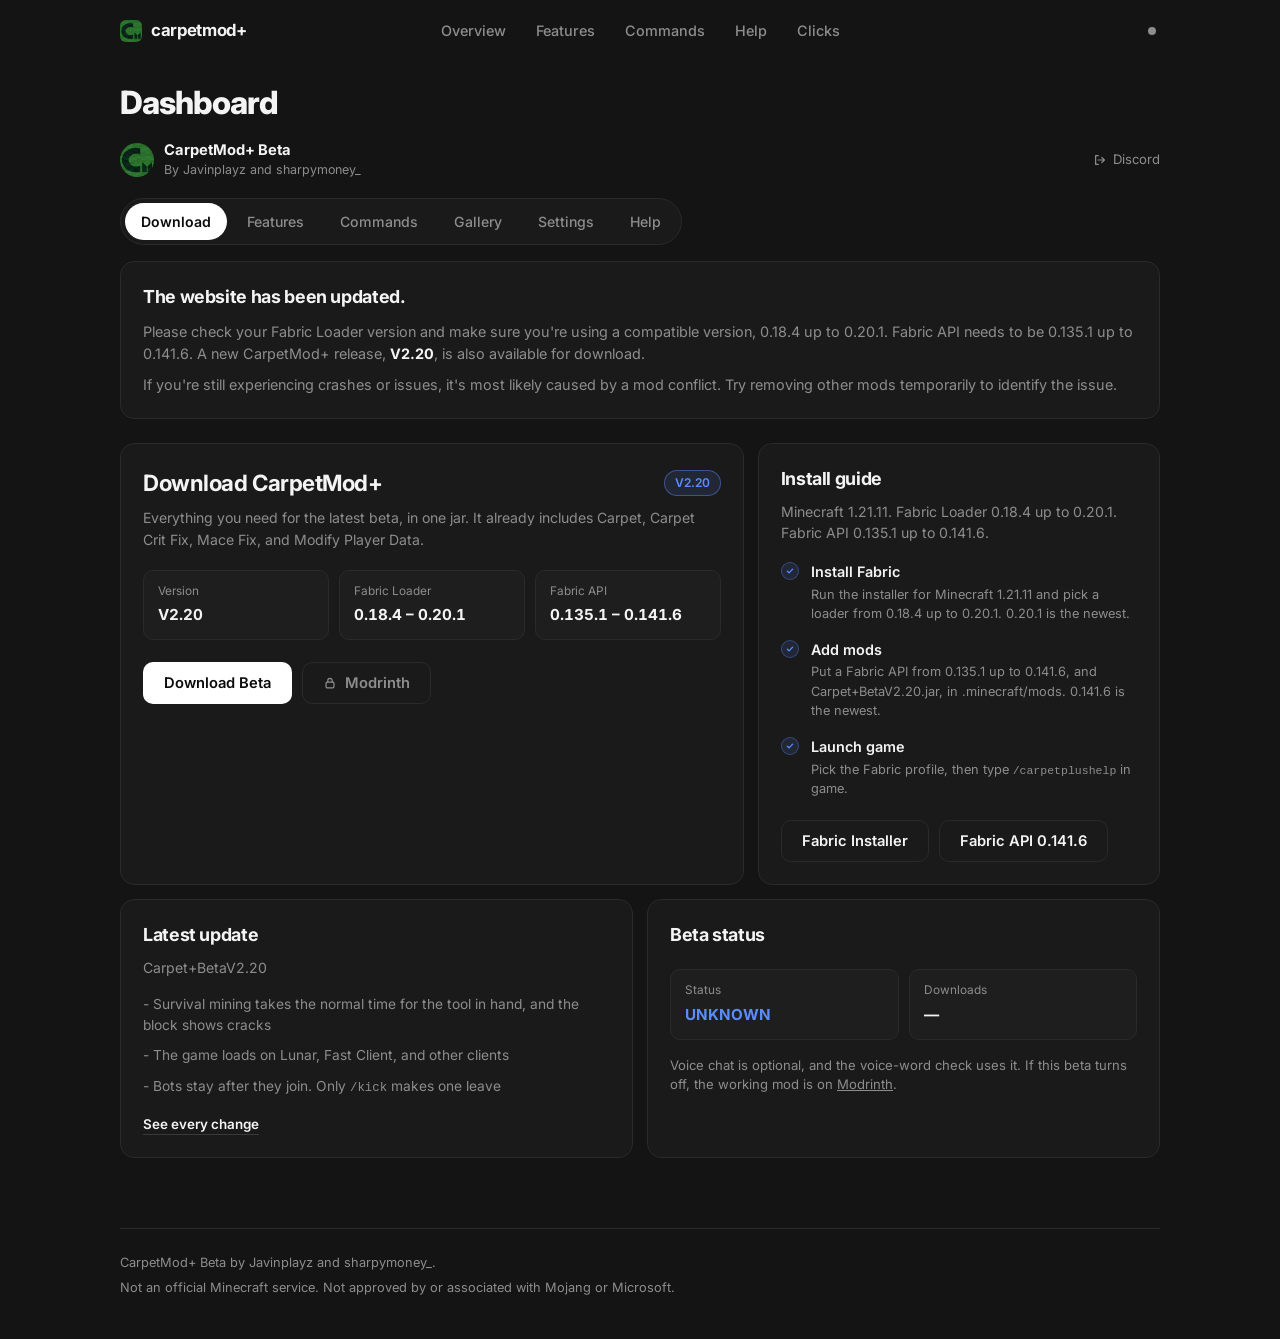
==== index.html @ 9218e5bf "Add a Help tab that reviews crash logs and offers Discord. Co-authored-by: Cursor <cursoragent@curso" ====
<!DOCTYPE html>
<html lang="en" data-theme="dark">
<head>
	<meta charset="utf-8">
	<meta name="viewport" content="width=device-width, initial-scale=1">
	<title>CarpetMod+ Beta — fake players for Minecraft</title>
	<meta name="description" content="CarpetMod+ Beta is a Fabric mod for Minecraft 1.21.11. Bots that mine, build up, craft, smelt, enchant, and find their way around.">
	<meta property="og:title" content="CarpetMod+ Beta">
	<meta property="og:description" content="Bots that mine, build, craft, and walk around. For Minecraft 1.21.11.">
	<meta property="og:type" content="website">
	<link rel="icon" href="images/logo.png" type="image/png">
	<link rel="preconnect" href="https://fonts.googleapis.com">
	<link rel="preconnect" href="https://fonts.gstatic.com" crossorigin>
	<link href="https://fonts.googleapis.com/css2?family=Inter:wght@400;500;600;700;800&display=swap" rel="stylesheet">
	<link rel="stylesheet" href="css/site.css?v=10">
	<script>
		try {
			var theme = localStorage.getItem("carpetplus-theme");
			if (theme) document.documentElement.setAttribute("data-theme", theme);
			var motion = localStorage.getItem("carpetplus-motion");
			if (motion === "off") document.documentElement.setAttribute("data-motion", "off");
		} catch (e) {}
	</script>
</head>
<body>
	<a class="skip" href="#panel-download">Skip to content</a>

	<header class="topbar">
		<a class="brand" href="#download">
			<img class="mark" src="images/logo.png" alt="" width="22" height="22">
			<span>carpetmod+</span>
		</a>
		<nav class="toplinks" aria-label="Site">
			<a href="#download">Overview</a>
			<a href="#features">Features</a>
			<a href="#commands">Commands</a>
			<a href="#help">Help</a>
			<a href="clicks.html">Clicks</a>
		</nav>
		<span class="status-dot" id="status-dot" data-state="loading" title="Checking beta status">
			<span class="visually-hidden" id="status-dot-label">Checking beta status</span>
		</span>
	</header>

	<main class="dash">
		<h1 class="dash-title">Dashboard</h1>
		<div class="who">
			<div class="who-left">
				<img class="avatar" src="images/logo.png" alt="" width="34" height="34">
				<div>
					<p class="who-name">CarpetMod+ Beta</p>
					<p class="who-sub">By Javinplayz and sharpymoney_</p>
				</div>
			</div>
			<a class="who-link" href="https://discord.gg/jFDACu7ZBE">
				<svg viewBox="0 0 16 16" aria-hidden="true"><path d="M6 3H3v10h3M10 5l3 3-3 3M13 8H6" fill="none" stroke="currentColor" stroke-width="1.4" stroke-linecap="round" stroke-linejoin="round"/></svg>
				Discord
			</a>
		</div>

		<div class="tabs" role="tablist" aria-label="Sections">
			<button type="button" role="tab" id="tab-download" aria-controls="panel-download" data-tab="download">Download</button>
			<button type="button" role="tab" id="tab-features" aria-controls="panel-features" data-tab="features">Features</button>
			<button type="button" role="tab" id="tab-commands" aria-controls="panel-commands" data-tab="commands">Commands</button>
			<button type="button" role="tab" id="tab-gallery" aria-controls="panel-gallery" data-tab="gallery">Gallery</button>
			<button type="button" role="tab" id="tab-settings" aria-controls="panel-settings" data-tab="settings">Settings</button>
			<button type="button" role="tab" id="tab-help" aria-controls="panel-help" data-tab="help">Help</button>
		</div>

		<article class="card notice">
			<h2>The website has been updated.</h2>
			<p>Please check your Fabric Loader version and make sure you're using a compatible version, 0.18.4 up to 0.20.1. Fabric API needs to be 0.135.1 up to 0.141.6. A new CarpetMod+ release, <strong>V2.20</strong>, is also available for download.</p>
			<p>If you're still experiencing crashes or issues, it's most likely caused by a mod conflict. Try removing other mods temporarily to identify the issue.</p>
		</article>

		<section class="panel" role="tabpanel" id="panel-download" aria-labelledby="tab-download" data-panel="download">
			<div class="grid grid-main">
				<article class="card">
					<div class="card-head">
						<h2>Download CarpetMod+</h2>
						<span class="badge">V2.20</span>
					</div>
					<p class="card-sub">Everything you need for the latest beta, in one jar. It already includes Carpet, Carpet Crit Fix, Mace Fix, and Modify Player Data.</p>
					<div class="tiles">
						<div class="tile">
							<p class="tile-label">Version</p>
							<p class="tile-value">V2.20</p>
						</div>
						<div class="tile">
							<p class="tile-label">Fabric Loader</p>
							<p class="tile-value">0.18.4 – 0.20.1</p>
						</div>
						<div class="tile">
							<p class="tile-label">Fabric API</p>
							<p class="tile-value">0.135.1 – 0.141.6</p>
						</div>
					</div>
					<div class="actions">
						<a class="btn btn-solid" href="downloads/Carpet%2BBetaV2.20.jar" download="Carpet+BetaV2.20.jar">Download Beta</a>
						<span class="btn btn-ghost btn-locked" aria-disabled="true" title="Not released yet">
							<svg viewBox="0 0 16 16" aria-hidden="true"><rect x="3.5" y="7" width="9" height="6.5" rx="1.2" fill="none" stroke="currentColor" stroke-width="1.4"/><path d="M5.5 7V5.2a2.5 2.5 0 0 1 5 0V7" fill="none" stroke="currentColor" stroke-width="1.4" stroke-linecap="round"/></svg>
							Modrinth
						</span>
					</div>
				</article>

				<article class="card">
					<h2>Install guide</h2>
					<p class="card-sub">Minecraft 1.21.11. Fabric Loader 0.18.4 up to 0.20.1. Fabric API 0.135.1 up to 0.141.6.</p>
					<ol class="steps">
						<li>
							<span class="check" aria-hidden="true"></span>
							<div>
								<p class="step-title">Install Fabric</p>
								<p class="step-sub">Run the installer for Minecraft 1.21.11 and pick a loader from 0.18.4 up to 0.20.1. 0.20.1 is the newest.</p>
							</div>
						</li>
						<li>
							<span class="check" aria-hidden="true"></span>
							<div>
								<p class="step-title">Add mods</p>
								<p class="step-sub">Put a Fabric API from 0.135.1 up to 0.141.6, and Carpet+BetaV2.20.jar, in .minecraft/mods. 0.141.6 is the newest.</p>
							</div>
						</li>
						<li>
							<span class="check" aria-hidden="true"></span>
							<div>
								<p class="step-title">Launch game</p>
								<p class="step-sub">Pick the Fabric profile, then type <code>/carpetplushelp</code> in game.</p>
							</div>
						</li>
					</ol>
					<div class="actions">
						<a class="btn btn-ghost" href="downloads/fabric-installer-1.1.2.exe" download="fabric-installer-1.1.2.exe">Fabric Installer</a>
						<a class="btn btn-ghost" href="downloads/fabric-api-0.141.6%2B1.21.11.jar" download="fabric-api-0.141.6+1.21.11.jar">Fabric API 0.141.6</a>
					</div>
				</article>
			</div>

			<div class="grid grid-even">
				<article class="card">
					<h2>Latest update</h2>
					<p class="card-sub">Carpet+BetaV2.20</p>
					<ul class="dashes">
						<li>Survival mining takes the normal time for the tool in hand, and the block shows cracks</li>
						<li>The game loads on Lunar, Fast Client, and other clients</li>
						<li>Bots stay after they join. Only <code>/kick</code> makes one leave</li>
					</ul>
					<a class="text-link" href="#features">See every change</a>
				</article>

				<article class="card">
					<h2>Beta status</h2>
					<div class="tiles tiles-two">
						<div class="tile">
							<p class="tile-label">Status</p>
							<p class="tile-value tile-accent" id="status-text">Checking</p>
						</div>
						<div class="tile">
							<p class="tile-label">Downloads</p>
							<p class="tile-value" id="download-count">—</p>
						</div>
					</div>
					<p class="card-note">Voice chat is optional, and the voice-word check uses it. If this beta turns off, the working mod is on <a href="https://modrinth.com/mod/carpetplus">Modrinth</a>.</p>
				</article>
			</div>
		</section>

		<section class="panel" role="tabpanel" id="panel-features" aria-labelledby="tab-features" data-panel="features" hidden>
			<div class="grid grid-even">
				<article class="card card-wide">
					<p class="card-label">Mining</p>
					<h2>They pillar up to reach high blocks.</h2>
					<p class="card-sub">If they're standing close enough, the block breaks right away. What drops still depends on the tool in their hand. When the ore is above them, they build up to it instead of jumping and swinging. If they have nothing to place, they mine some stone, dirt, or cobble nearby, pick it up, and then pillar.</p>
				</article>
				<article class="card">
					<p class="card-label">Craft and smelt</p>
					<h2>They craft and smelt, then pack up.</h2>
					<p class="card-sub">You can type <code>diamond</code> or <code>minecraft:diamond</code>. A one-time job runs the whole recipe right then. If the bot placed the crafting table or furnace, they break it when they're done. Smelting still uses fuel.</p>
				</article>
				<article class="card">
					<p class="card-label">Enchant and anvil</p>
					<h2>Enchanting tables and anvils work too.</h2>
					<p class="card-sub">Enchanting costs lapis and levels. If the bot placed the table, they break it after a one-time enchant. The anvil uses the item they're holding, plus a book or another item. In creative they skip the XP cost, and they still use the materials.</p>
				</article>
				<article class="card card-wide">
					<p class="card-label">Pathfinding</p>
					<h2>They can get around walls, lava, and drops.</h2>
					<p class="card-sub">PathFind starts off on a new world, and the world remembers if you turn it on. With it on, walk-to-coordinates goes around blocks, bridges lava, and hops down short drops. <code>walk ~ ~ ~</code> follows that player, sprints like a player, climbs out of small holes, and finishes a pillar before chasing. It does not walk into holes. Move forward only hops up one-block steps. A schematic walks straight to the next block and pillars. In creative, walking flies.</p>
				</article>
				<article class="card">
					<p class="card-label">Ghosts</p>
					<h2>A ghost that can replay what you did.</h2>
					<p class="card-sub"><code>/ghost</code> spawns a ghost for a player. Nobody can push them, and they don't shove other players. You can record someone, then play that back on the ghost. When a ghost leaves, chat says they have been removed. <code>/player Steve spawn in survival</code> is a normal bot.</p>
				</article>
				<article class="card">
					<p class="card-label">Inventory and skins</p>
					<h2>Check their inventory, or change the skin.</h2>
					<p class="card-sub"><code>invsee</code> lets you put items in the hotbar, armor, and offhand. For the skin, copy another player, or fill the whole thing with a color like black, red, or blue. Armor shows right away, and spectator can still go through walls.</p>
				</article>
				<article class="card">
					<p class="card-label">Boats and items</p>
					<h2>They can row a boat, and items can have cooldowns.</h2>
					<p class="card-sub">In a boat, move forward, back, left, and right rows it, slower than a player would, on land and on water. On the ground, those same commands just walk. <code>/item give</code> gives an item that goes on cooldown when it's used, like an ender pearl.</p>
				</article>
				<article class="card">
					<p class="card-label">World settings</p>
					<h2>Each world keeps its own settings.</h2>
					<p class="card-sub">With StunShield on, disabling someone's shield pops them up about a block. Team protection keeps teammates from hurting each other. PathFind and StunShield both stay saved on that world.</p>
				</article>
			</div>

			<article class="card">
				<h2>Every change</h2>
				<p class="card-sub">Newest first.</p>
				<ul class="dashes more">
					<li><code>/player name mine</code> breaks at survival speed. The tool, Efficiency, and Haste decide how long it takes, and the block shows cracks</li>
					<li>Bots walk a real route even on short trips. They go around walls, stay off fire, magma, cactus, and berry bushes, drop into water, and climb ladders</li>
					<li>The game loads when another mod changes the hand display, including Lunar and Fast Client</li>
					<li>A bot no longer leaves right after joining. Timeouts and other disconnects are ignored. <code>/kick</code> still removes them</li>
					<li><code>/player name move forward</code> and <code>backward</code> never break or place blocks, even when stuck. Only <code>walk</code> mines and builds</li>
					<li>Moving no longer puts a bot in a nearby boat</li>
					<li><code>spear use 3</code> counts the bot's speed, so spear hits while falling or flying with an elytra do damage</li>
					<li>Back-to-back <code>use once</code> commands each get their own right click, so bots can double right-click</li>
					<li>The game starts up quickly with the mod installed, straight to the title screen</li>
					<li><code>/player name escape</code> gets a bot out of a hole, box, cave, or cage. Add <code>to player</code> to head for someone</li>
					<li><code>/player name jump 5</code> jumps a set number of times, and <code>jump continuous</code> keeps going</li>
					<li><code>/player name macehit</code> swings the mace only when someone is in range. Add <code>continuous</code> to keep at it</li>
					<li>A mace drop lands one full smash using the whole fall</li>
					<li><code>/execute useon</code> gives a fishing rod, totem, ender pearl, wind charge, crossbow, or bow that runs a command when used</li>
					<li><code>/team nick team random</code>, <code>reset</code>, <code>null</code>, and <code>unstable</code> change bot display names. Commands keep the real names</li>
					<li><code>wonder</code> bots glance around smoothly, open chests, craft, eat, place blocks, and hunt animals</li>
					<li><code>/customsound file at player</code> plays a voice chat audio file for people without voice chat</li>
					<li><code>/carpetmodsetting building&amp;breaking false</code> keeps walking bots from mining or pillaring. Walking bots sprint-jump</li>
					<li>Walking bots hop up one-block steps, go around walls, and back up when stuck</li>
					<li><code>@a</code>, <code>@p</code>, and <code>@e</code> work on <code>range</code>, <code>drop</code>, <code>exit</code>, <code>mainhand</code>, <code>say</code>, <code>skin</code>, <code>walk</code>, and <code>move</code></li>
					<li><code>/multispawn</code> takes a name pattern and a skin, and spawns bots a few at a time</li>
					<li>Starting a bot no longer crashes when the shield check runs</li>
					<li>Blocks a bot breaks go into their inventory, and they pick up drops at their feet</li>
					<li>In a fight, bots stay on the ground. They pillar and bridge only when the opponent is high or in the sky</li>
					<li>On the ground, cover, a block in the way, or a block jump is uncommon</li>
					<li>Hitting a bot who is blocking leaves both of you in place, and the bot still flinches</li>
					<li>Getting hit no longer freezes a bot's walk animation</li>
					<li><code>/attribute</code> knockback resistance shows the real value, including armor</li>
					<li>A cannon crit swaps to a Breach mace for that hit, then swaps back</li>
					<li><code>walk ~ ~ ~</code> climbs out of 1x2 and 2x2 holes, finishes the pillar, and does not jump into holes</li>
					<li><code>walk ~ ~ ~</code> sprints like a player, and lets go when they sneak, go blind, or their hunger drops to 6</li>
					<li>Move forward builds up over a wall and does not pathfind around it</li>
					<li>Building walks straight to the next block and pillars, with no path search</li>
					<li>If the walk target is in the air, the bot waits 3 seconds, then builds up</li>
					<li>A larger group of bots does less pathfinding work at once</li>
					<li><code>/player name record</code> saves an mp4 of his view in your flashback videos folder</li>
					<li>A spear stays still until <code>spear use 1</code>, which plays the use animation and does not jab</li>
					<li>A Sharpness sword on a bot hits for a full charged swing</li>
					<li>Hitting anyone who is blocking leaves you in place, with the block sound and flinch</li>
					<li><code>/player name jump</code>, move, look, sneak, sprint, use, and attack work on real players</li>
					<li>Look at a nearby block, up to 64 blocks away</li>
					<li>Build nether portals and schematics</li>
					<li>Watch someone with <code>/view</code> and see their hand, the item they're holding, hearts, hunger, and hotbar</li>
					<li>Bot attacks deal the damage of the item in their hand</li>
					<li><code>/player name wonder inf</code> keeps going in a repeating command block</li>
					<li>Fixed the crash that stopped the mod from loading</li>
					<li><code>walk ~ ~ ~</code> follows that player immediately, pillars up, and builds across or down when they move off the tower</li>
					<li><code>use once</code> in a repeating always-active command block keeps shielding or eating until that block stops</li>
					<li>Open <code>/player</code> stats and hover the armor on the stand</li>
					<li>Run a command when someone says a phrase in voice chat</li>
					<li>Swing once after 5 seconds, 5 minutes, or 5 hours</li>
					<li>Write books, use spears, summon pets, and play voice lines</li>
					<li>Choose how many chunks a player loads or can see</li>
					<li>Scoreboards for mace hits, falling, elytra distance, and player damage</li>
				</ul>
			</article>
		</section>

		<section class="panel" role="tabpanel" id="panel-commands" aria-labelledby="tab-commands" data-panel="commands" hidden>
			<article class="card">
				<h2>Just a peek</h2>
				<p class="card-sub">These aren't all the commands, only a few to get you started. Type <code>/carpetplushelp</code> in game to see every one.</p>
			</article>

			<div class="grid grid-even">
				<article class="card">
					<h2>Bots</h2>
					<p class="card-sub">Type <code>/carpetplushelp</code> in game for every command.</p>
					<ul class="cmds">
						<li><code>/player Alex mine diamond_ore continuous</code></li>
						<li><code>/player Alex collect diamond once</code></li>
						<li><code>/player Alex craft torch once</code></li>
						<li><code>/player Alex smelt iron_ingot once</code></li>
						<li><code>/player Alex enchant sharpness 5 once</code></li>
						<li><code>/player Alex anvil mending once</code></li>
						<li><code>/player Alex walk 10 64 10</code></li>
						<li><code>/player Alex attack 5s once</code></li>
						<li><code>/player Alex stats</code></li>
						<li><code>/view Alex</code></li>
						<li><code>/player Alex skin black</code></li>
						<li><code>/player Alex invsee</code></li>
					</ul>
				</article>
				<article class="card">
					<h2>World and items</h2>
					<p class="card-sub">Settings stay saved on each world.</p>
					<ul class="cmds">
						<li><code>/carpetmodsetting pathfind true</code></li>
						<li><code>/carpetmodsetting stunshield true</code></li>
						<li><code>/team protection red true</code></li>
						<li><code>/item give @a ender_pearl 20</code></li>
						<li><code>/ghost Alex spawn</code></li>
						<li><code>/ghost Alex replay</code></li>
						<li><code>/execute if Voice_Chat hello 16</code></li>
						<li><code>/player Alex build NetherPortal</code></li>
						<li><code>/data get entity Alex</code></li>
						<li><code>/carpetplushelp</code></li>
					</ul>
				</article>
			</div>
		</section>

		<section class="panel" role="tabpanel" id="panel-gallery" aria-labelledby="tab-gallery" data-panel="gallery" hidden>
			<div class="grid grid-three">
				<article class="card shot">
					<button type="button" class="shot-open" aria-label="Open Some Commands">
						<img src="images/commands.png" alt="Chat suggestions for CarpetMod+ commands, including attack, blocklook, build, collect, and coords.">
					</button>
					<h2>Some Commands</h2>
					<p class="card-sub">Little SneakPeak</p>
					<time datetime="2026-10-05">October 5, 2026</time>
				</article>
				<article class="card shot">
					<button type="button" class="shot-open" aria-label="Open MainHand Changer">
						<img src="images/mainhand.png" alt="Alex holding a diamond sword in the left hand.">
					</button>
					<h2>MainHand Changer</h2>
					<p class="card-sub">The bot can be left-handed with <code>/player alex mainhand left</code></p>
					<time datetime="2026-10-05">October 5, 2026</time>
				</article>
				<article class="card shot">
					<button type="button" class="shot-open" aria-label="Open Bot Can Use Spears">
						<img src="images/spear.png" alt="Alex holding a spear out in a field.">
					</button>
					<h2>Bot Can Use Spears</h2>
					<p class="card-sub">Using <code>/player spear mode 3</code></p>
					<time datetime="2026-10-05">October 5, 2026</time>
				</article>
			</div>
		</section>

		<section class="panel" role="tabpanel" id="panel-settings" aria-labelledby="tab-settings" data-panel="settings" hidden>
			<article class="card">
				<h2>Theme</h2>
				<p class="card-sub">Your pick is saved in this browser. It only changes the website.</p>
				<div class="theme-grid">
					<button type="button" class="theme-card" data-theme-choice="dark">
						<span class="swatch swatch-dark" aria-hidden="true"></span>
						<strong>Dark</strong>
						<small>Black and white</small>
					</button>
					<button type="button" class="theme-card" data-theme-choice="light">
						<span class="swatch swatch-light" aria-hidden="true"></span>
						<strong>Light</strong>
						<small>White and black</small>
					</button>
					<button type="button" class="theme-card" data-theme-choice="green">
						<span class="swatch swatch-green" aria-hidden="true"></span>
						<strong>Green</strong>
						<small>Lots of green</small>
					</button>
					<button type="button" class="theme-card" data-theme-choice="gold">
						<span class="swatch swatch-gold" aria-hidden="true"></span>
						<strong>Gold</strong>
						<small>Warm gold</small>
					</button>
					<button type="button" class="theme-card" data-theme-choice="dusk">
						<span class="swatch swatch-dusk" aria-hidden="true"></span>
						<strong>Dusk</strong>
						<small>Night blue</small>
					</button>
				</div>
			</article>
			<article class="card motion-row">
				<div>
					<h2>Motion</h2>
					<p class="card-sub">Fade between tabs, or keep it still.</p>
				</div>
				<div class="segmented" role="group" aria-label="Motion">
					<button type="button" data-motion="on">Smooth</button>
					<button type="button" data-motion="off">Still</button>
				</div>
			</article>
		</section>

		<section class="panel" role="tabpanel" id="panel-help" aria-labelledby="tab-help" data-panel="help" hidden>
			<article class="card help-chat">
				<h2>Help</h2>
				<p class="card-sub">Ask about the mod. A crash log stays in this browser.</p>
				<div class="help-log" id="help-log" aria-live="polite"></div>
				<div class="help-chips" role="group" aria-label="Shortcuts">
					<button type="button" class="chip" data-help="crashes">Crashes</button>
					<button type="button" class="chip" data-help="bots">Bots</button>
					<button type="button" class="chip" data-help="fabric">Fabric</button>
					<button type="button" class="chip" data-help="install">Install</button>
					<button type="button" class="chip" data-help="mining">Mining</button>
				</div>
				<form class="help-form" id="help-form">
					<label class="visually-hidden" for="help-input">Your message</label>
					<textarea id="help-input" rows="2" placeholder="Type here, or paste a crash log"></textarea>
					<button class="btn btn-solid" type="submit">Send</button>
				</form>
			</article>
		</section>
	</main>

	<dialog class="lightbox" id="lightbox">
		<button type="button" class="lightbox-close">Close</button>
		<img alt="">
	</dialog>

	<footer class="foot">
		<p>CarpetMod+ Beta by Javinplayz and sharpymoney_.</p>
		<p class="fine">Not an official Minecraft service. Not approved by or associated with Mojang or Microsoft.</p>
	</footer>
	<script src="js/site.js?v=7"></script>
</body>
</html>
---- css/site.css ----
:root {
	--bg: #141414;
	--card: #1a1a1a;
	--tile: #1e1e1e;
	--line: #2a2a2a;
	--line-strong: #3a3a3a;
	--ink: #f4f4f4;
	--muted: #8d8d8d;
	--btn: #ffffff;
	--btn-ink: #0b0b0b;
	--badge: #5b8cff;
	--badge-bg: rgba(91, 140, 255, 0.12);
	--ok: #22c55e;
	--warn: #f5a524;
	--bad: #ef4444;
	--radius: 14px;
	--font: "Inter", "Segoe UI", system-ui, sans-serif;
	--ease: cubic-bezier(0.16, 1, 0.3, 1);
	color-scheme: dark;
}

html[data-theme="light"] {
	--bg: #f4f4f5;
	--card: #ffffff;
	--tile: #f8f8f9;
	--line: #e3e3e6;
	--line-strong: #cfcfd4;
	--ink: #111113;
	--muted: #6b6b73;
	--btn: #111113;
	--btn-ink: #ffffff;
	--badge: #2f6bff;
	--badge-bg: rgba(47, 107, 255, 0.08);
	color-scheme: light;
}

html[data-theme="green"] {
	--bg: #0b130e;
	--card: #111b15;
	--tile: #142019;
	--line: #1f3127;
	--line-strong: #2c4536;
	--ink: #ebf7ef;
	--muted: #8fb19c;
	--btn: #6ef0a0;
	--btn-ink: #04210f;
	--badge: #6ef0a0;
	--badge-bg: rgba(110, 240, 160, 0.1);
}

html[data-theme="gold"] {
	--bg: #13110d;
	--card: #1b1813;
	--tile: #201c16;
	--line: #322b20;
	--line-strong: #473d2d;
	--ink: #f8f1e6;
	--muted: #b5a68d;
	--btn: #e4b65a;
	--btn-ink: #241804;
	--badge: #e4b65a;
	--badge-bg: rgba(228, 182, 90, 0.1);
}

html[data-theme="dusk"] {
	--bg: #0f121a;
	--card: #151a25;
	--tile: #19202d;
	--line: #263044;
	--line-strong: #36435d;
	--ink: #eef0f8;
	--muted: #98a1bb;
	--btn: #9aaeff;
	--btn-ink: #101426;
	--badge: #9aaeff;
	--badge-bg: rgba(154, 174, 255, 0.12);
}

* { box-sizing: border-box; }

body {
	margin: 0;
	min-height: 100vh;
	font-family: var(--font);
	font-size: 15px;
	color: var(--ink);
	background: var(--bg);
	line-height: 1.5;
	-webkit-font-smoothing: antialiased;
	transition: background 0.5s var(--ease), color 0.5s var(--ease);
}

a { color: inherit; }

code {
	font-family: ui-monospace, "Cascadia Code", Consolas, monospace;
	font-size: 0.9em;
}

.skip {
	position: absolute;
	left: 16px;
	top: -40px;
	background: var(--btn);
	color: var(--btn-ink);
	padding: 8px 12px;
	border-radius: 8px;
	z-index: 5;
}

.skip:focus { top: 12px; }

.visually-hidden {
	position: absolute;
	width: 1px;
	height: 1px;
	margin: -1px;
	overflow: hidden;
	clip: rect(0, 0, 0, 0);
	border: 0;
}

/* Top bar */

.topbar {
	display: grid;
	grid-template-columns: 1fr auto 1fr;
	align-items: center;
	width: min(1040px, calc(100% - 32px));
	margin: 0 auto;
	padding: 18px 0;
}

.brand {
	display: flex;
	align-items: center;
	gap: 9px;
	justify-self: start;
	text-decoration: none;
	font-weight: 700;
	font-size: 1.05rem;
	letter-spacing: -0.02em;
}

.mark {
	display: block;
	width: 22px;
	height: 22px;
	border-radius: 6px;
}

.toplinks { display: flex; gap: 30px; }

.toplinks a {
	color: var(--muted);
	text-decoration: none;
	font-size: 0.9rem;
	font-weight: 500;
	transition: color 0.3s var(--ease);
}

.toplinks a:hover,
.toplinks a[aria-current="page"] { color: var(--ink); }

.status-dot {
	justify-self: end;
	width: 8px;
	height: 8px;
	margin-right: 4px;
	border-radius: 50%;
	background: var(--muted);
}

.status-dot[data-state="online"] { background: var(--ok); box-shadow: 0 0 10px rgba(34, 197, 94, 0.6); }
.status-dot[data-state="maintenance"] { background: var(--warn); box-shadow: 0 0 10px rgba(245, 165, 36, 0.55); }
.status-dot[data-state="off"] { background: var(--bad); box-shadow: 0 0 10px rgba(239, 68, 68, 0.55); }

/* Dashboard header */

.dash {
	width: min(1040px, calc(100% - 32px));
	margin: 0 auto;
	padding: 18px 0 56px;
}

.dash-title {
	margin: 0 0 12px;
	font-size: 2rem;
	font-weight: 800;
	letter-spacing: -0.03em;
}

.who {
	display: flex;
	align-items: center;
	justify-content: space-between;
	gap: 16px;
	margin-bottom: 18px;
}

.who-left { display: flex; align-items: center; gap: 10px; }

.avatar {
	display: block;
	width: 34px;
	height: 34px;
	border-radius: 50%;
	object-fit: cover;
}

.who-name { margin: 0; font-weight: 700; font-size: 0.92rem; }
.who-sub { margin: 0; color: var(--muted); font-size: 0.78rem; }

.who-link {
	display: inline-flex;
	align-items: center;
	gap: 6px;
	color: var(--muted);
	font-size: 0.82rem;
	text-decoration: none;
	transition: color 0.3s var(--ease);
}

.who-link svg { width: 14px; height: 14px; }
.who-link:hover { color: var(--ink); }

/* Tabs */

.tabs {
	display: inline-flex;
	flex-wrap: wrap;
	gap: 4px;
	padding: 4px;
	margin-bottom: 24px;
	border: 1px solid var(--line);
	border-radius: 999px;
	background: var(--card);
}

.tabs button {
	border: 0;
	background: transparent;
	color: var(--muted);
	font: inherit;
	font-size: 0.88rem;
	font-weight: 500;
	padding: 8px 16px;
	border-radius: 999px;
	cursor: pointer;
	transition: background 0.35s var(--ease), color 0.35s var(--ease);
}

.tabs button:hover { color: var(--ink); }

.tabs button[aria-selected="true"] {
	background: var(--btn);
	color: var(--btn-ink);
	font-weight: 600;
}

.panel { animation: panel-in 0.45s var(--ease) both; }

@keyframes panel-in {
	from { opacity: 0; transform: translateY(6px); }
	to { opacity: 1; transform: none; }
}

/* Cards */

.grid { display: grid; gap: 14px; margin-bottom: 14px; }
.panel > .card + .grid { margin-top: 14px; }
.grid-main { grid-template-columns: 1.55fr 1fr; }
.grid-even { grid-template-columns: 1fr 1fr; }
.grid-three { grid-template-columns: repeat(3, 1fr); }

.card {
	background: var(--card);
	border: 1px solid var(--line);
	border-radius: var(--radius);
	padding: 22px;
	transition: border-color 0.35s var(--ease), background 0.5s var(--ease);
}

.card:hover { border-color: var(--line-strong); }

.help-chat { min-height: 560px; max-height: 72vh; }
.help-log {
	flex: 1;
	overflow: auto;
	display: flex;
	flex-direction: column;
	gap: 10px;
	margin-top: 16px;
	min-height: 280px;
}
.help-chat { display: flex; flex-direction: column; }
.bubble {
	max-width: min(78%, 640px);
	margin: 0;
	padding: 12px 14px;
	border-radius: 14px;
	white-space: pre-wrap;
	font-size: 0.9rem;
	line-height: 1.45;
}
.bubble.bot { align-self: flex-start; background: var(--tile); border: 1px solid var(--line); }
.bubble.user { align-self: flex-end; background: var(--btn); color: var(--btn-ink); }
.bubble a { color: inherit; }
.help-chips { display: flex; flex-wrap: wrap; gap: 8px; margin-top: 14px; }
.chip {
	border: 1px solid var(--line);
	background: transparent;
	color: var(--ink);
	border-radius: 999px;
	padding: 7px 12px;
	font: inherit;
	font-size: 0.84rem;
	font-weight: 600;
	cursor: pointer;
}
.chip:hover { border-color: var(--line-strong); background: var(--tile); }
.help-form { display: flex; gap: 8px; align-items: flex-end; margin-top: 14px; }
.help-form textarea {
	flex: 1;
	resize: vertical;
	min-height: 48px;
	max-height: 180px;
	padding: 12px 14px;
	border-radius: 12px;
	border: 1px solid var(--line);
	background: var(--tile);
	color: var(--ink);
	font: inherit;
	font-size: 0.9rem;
}
.help-form textarea:focus { outline: 2px solid var(--badge); outline-offset: 1px; }

.notice { margin: -8px 0 24px; }
.notice p { margin: 10px 0 0; color: var(--muted); font-size: 0.9rem; }
.notice strong { color: var(--ink); }

.card-wide { grid-column: 1 / -1; }

.card h2 {
	margin: 0;
	font-size: 1.12rem;
	font-weight: 700;
	letter-spacing: -0.02em;
}

.card-head {
	display: flex;
	align-items: center;
	justify-content: space-between;
	gap: 12px;
}

.card-head h2 { font-size: 1.4rem; }

.card-sub {
	margin: 8px 0 0;
	color: var(--muted);
	font-size: 0.88rem;
}

.card-note {
	margin: 16px 0 0;
	color: var(--muted);
	font-size: 0.82rem;
}

.card-label {
	margin: 0 0 6px;
	color: var(--badge);
	font-size: 0.72rem;
	font-weight: 700;
	letter-spacing: 0.1em;
	text-transform: uppercase;
}

.badge {
	flex: none;
	padding: 3px 10px;
	border-radius: 999px;
	border: 1px solid color-mix(in srgb, var(--badge) 45%, transparent);
	background: var(--badge-bg);
	color: var(--badge);
	font-size: 0.75rem;
	font-weight: 600;
}

.tiles {
	display: grid;
	grid-template-columns: repeat(3, 1fr);
	gap: 10px;
	margin-top: 20px;
}

.tiles-two { grid-template-columns: 1fr 1fr; }

.tile {
	padding: 12px 14px;
	border: 1px solid var(--line);
	border-radius: 10px;
	background: var(--tile);
}

.tile-label { margin: 0; color: var(--muted); font-size: 0.74rem; }
.tile-value { margin: 4px 0 0; font-weight: 700; font-size: 0.95rem; font-variant-numeric: tabular-nums; }
.tile-accent { color: var(--badge); text-transform: uppercase; }

.actions { display: flex; flex-wrap: wrap; gap: 10px; margin-top: 22px; }

.btn {
	display: inline-flex;
	align-items: center;
	justify-content: center;
	min-height: 42px;
	padding: 0 20px;
	border-radius: 10px;
	border: 1px solid transparent;
	font: inherit;
	font-size: 0.92rem;
	font-weight: 600;
	text-decoration: none;
	cursor: pointer;
	transition: transform 0.35s var(--ease), filter 0.35s var(--ease), border-color 0.35s var(--ease), background 0.35s var(--ease);
}

.btn-solid { background: var(--btn); color: var(--btn-ink); }
.btn-solid:hover { transform: translateY(-1px); filter: brightness(0.92); }

.btn-ghost { border-color: var(--line); color: var(--ink); background: transparent; }
.btn-ghost:hover { border-color: var(--line-strong); background: var(--tile); }

.btn-locked {
	gap: 8px;
	color: var(--muted);
	cursor: not-allowed;
	pointer-events: none;
}

.btn-locked svg { width: 14px; height: 14px; display: block; }

/* Install steps */

.steps {
	list-style: none;
	margin: 18px 0 0;
	padding: 0;
	display: grid;
	gap: 16px;
}

.steps li { display: flex; gap: 12px; align-items: flex-start; }

.check {
	flex: none;
	width: 18px;
	height: 18px;
	margin-top: 1px;
	border-radius: 50%;
	background:
		url("data:image/svg+xml,%3Csvg xmlns='http://www.w3.org/2000/svg' viewBox='0 0 16 16'%3E%3Cpath d='M4.5 8.2l2.3 2.3 4.7-5' fill='none' stroke='%235b8cff' stroke-width='1.8' stroke-linecap='round' stroke-linejoin='round'/%3E%3C/svg%3E") center / 12px no-repeat,
		var(--badge-bg);
	border: 1px solid color-mix(in srgb, var(--badge) 35%, transparent);
}

.step-title { margin: 0; font-weight: 600; font-size: 0.9rem; }
.step-sub { margin: 2px 0 0; color: var(--muted); font-size: 0.8rem; }

/* Lists */

.dashes {
	list-style: none;
	margin: 16px 0 0;
	padding: 0;
	display: grid;
	gap: 10px;
	color: var(--muted);
	font-size: 0.86rem;
}

.dashes li::before { content: "- "; }

.more { gap: 8px; columns: 2; column-gap: 28px; display: block; }
.more li { break-inside: avoid; margin-bottom: 9px; }

.text-link {
	display: inline-block;
	margin-top: 16px;
	color: var(--ink);
	font-size: 0.84rem;
	font-weight: 600;
	text-decoration: none;
	border-bottom: 1px solid var(--line-strong);
}

.text-link:hover { border-color: var(--ink); }

.cmds {
	list-style: none;
	margin: 16px 0 0;
	padding: 0;
	display: grid;
	gap: 8px;
}

.cmds li {
	padding: 10px 12px;
	border: 1px solid var(--line);
	border-radius: 10px;
	background: var(--tile);
	overflow-x: auto;
	transition: border-color 0.3s var(--ease);
}

.cmds li:hover { border-color: var(--line-strong); }

/* Gallery */

.shot { padding: 12px 12px 18px; }
.shot h2 { margin: 14px 6px 0; font-size: 1rem; }
.shot .card-sub { margin: 4px 6px 0; }
.shot time { display: block; margin: 10px 6px 0; color: var(--muted); font-size: 0.78rem; }

.shot-open {
	display: block;
	width: 100%;
	padding: 0;
	border: 1px solid var(--line);
	border-radius: 10px;
	overflow: hidden;
	background: var(--tile);
	cursor: zoom-in;
}

.shot-open img {
	display: block;
	width: 100%;
	aspect-ratio: 16 / 9;
	object-fit: cover;
	transition: transform 0.6s var(--ease);
}

.shot:hover .shot-open img { transform: scale(1.03); }

.lightbox {
	width: min(920px, calc(100% - 32px));
	padding: 12px;
	border: 1px solid var(--line);
	border-radius: var(--radius);
	background: var(--card);
	color: var(--ink);
}

.lightbox::backdrop { background: rgba(0, 0, 0, 0.7); }
.lightbox img { display: block; width: 100%; height: auto; border-radius: 10px; }

.lightbox-close {
	display: block;
	margin: 0 0 8px auto;
	padding: 6px 12px;
	border: 1px solid var(--line);
	border-radius: 8px;
	background: transparent;
	color: var(--ink);
	font: inherit;
	font-size: 0.84rem;
	cursor: pointer;
}

/* Settings */

.theme-grid {
	display: grid;
	grid-template-columns: repeat(5, 1fr);
	gap: 10px;
	margin-top: 18px;
}

.theme-card {
	display: flex;
	flex-direction: column;
	gap: 4px;
	padding: 10px 10px 12px;
	border: 1px solid var(--line);
	border-radius: 10px;
	background: var(--tile);
	color: var(--ink);
	font: inherit;
	text-align: left;
	cursor: pointer;
	transition: border-color 0.3s var(--ease);
}

.theme-card strong { font-size: 0.88rem; margin-top: 6px; }
.theme-card small { color: var(--muted); font-size: 0.76rem; }
.theme-card:hover { border-color: var(--line-strong); }
.theme-card[aria-pressed="true"] { border-color: var(--badge); box-shadow: 0 0 0 1px var(--badge); }

.swatch { display: block; height: 52px; border-radius: 7px; border: 1px solid rgba(127, 127, 127, 0.2); }
.swatch-dark { background: linear-gradient(145deg, #141414 55%, #ffffff 160%); }
.swatch-light { background: linear-gradient(145deg, #f4f4f5 55%, #111113 170%); }
.swatch-green { background: linear-gradient(145deg, #0b130e 50%, #6ef0a0 150%); }
.swatch-gold { background: linear-gradient(145deg, #13110d 50%, #e4b65a 150%); }
.swatch-dusk { background: linear-gradient(145deg, #0f121a 50%, #9aaeff 150%); }

.motion-row {
	display: flex;
	align-items: center;
	justify-content: space-between;
	gap: 16px;
	margin-top: 14px;
}

.segmented {
	display: flex;
	padding: 4px;
	border: 1px solid var(--line);
	border-radius: 999px;
	background: var(--tile);
}

.segmented button {
	border: 0;
	background: transparent;
	color: var(--muted);
	font: inherit;
	font-size: 0.86rem;
	padding: 7px 14px;
	border-radius: 999px;
	cursor: pointer;
}

.segmented button[aria-pressed="true"] { background: var(--btn); color: var(--btn-ink); font-weight: 600; }

/* Clicks page */

.live-card { max-width: 560px; }

.live-count {
	margin: 18px 0 8px;
	font-size: clamp(4rem, 13vw, 7rem);
	font-weight: 800;
	line-height: 1;
	letter-spacing: -0.05em;
	font-variant-numeric: tabular-nums;
	min-height: 1em;
}

.live-count.tick { animation: count-tick 0.35s var(--ease); }

.live-status {
	display: flex;
	align-items: center;
	gap: 8px;
	margin: 0;
	color: var(--muted);
	font-size: 0.86rem;
}

.live-dot {
	width: 8px;
	height: 8px;
	border-radius: 50%;
	background: var(--ok);
	animation: live-pulse 1.8s var(--ease) infinite;
}

@keyframes count-tick { 50% { transform: translateY(-6px); } }

@keyframes live-pulse {
	0% { box-shadow: 0 0 0 0 rgba(34, 197, 94, 0.5); }
	70%, 100% { box-shadow: 0 0 0 8px transparent; }
}

/* Footer */

.foot {
	width: min(1040px, calc(100% - 32px));
	margin: 0 auto;
	padding: 18px 0 36px;
	border-top: 1px solid var(--line);
	color: var(--muted);
	font-size: 0.8rem;
}

.foot p { margin: 6px 0; }

/* Focus and motion */

.btn:focus-visible,
.tabs button:focus-visible,
.theme-card:focus-visible,
.segmented button:focus-visible,
.toplinks a:focus-visible,
.who-link:focus-visible,
.shot-open:focus-visible {
	outline: 2px solid var(--badge);
	outline-offset: 2px;
}

html[data-motion="off"] *,
html[data-motion="off"] *::before,
html[data-motion="off"] *::after {
	animation: none !important;
	transition: none !important;
}

@media (prefers-reduced-motion: reduce) {
	html:not([data-motion="on"]) *,
	html:not([data-motion="on"]) *::before,
	html:not([data-motion="on"]) *::after {
		animation: none !important;
		transition: none !important;
	}
}

@media (max-width: 860px) {
	.grid-main, .grid-even, .grid-three { grid-template-columns: 1fr; }
	.card-wide { grid-column: auto; }
	.theme-grid { grid-template-columns: repeat(3, 1fr); }
	.more { columns: 1; }
}

@media (max-width: 600px) {
	.topbar { grid-template-columns: 1fr auto; gap: 12px; }
	.toplinks { grid-column: 1 / -1; grid-row: 2; gap: 20px; overflow-x: auto; }
	.tiles { grid-template-columns: 1fr; }
	.tiles-two { grid-template-columns: 1fr 1fr; }
	.theme-grid { grid-template-columns: 1fr 1fr; }
	.tabs { display: flex; }
	.tabs button { flex: 1 1 auto; padding: 8px 10px; }
	.motion-row { flex-direction: column; align-items: stretch; }
}
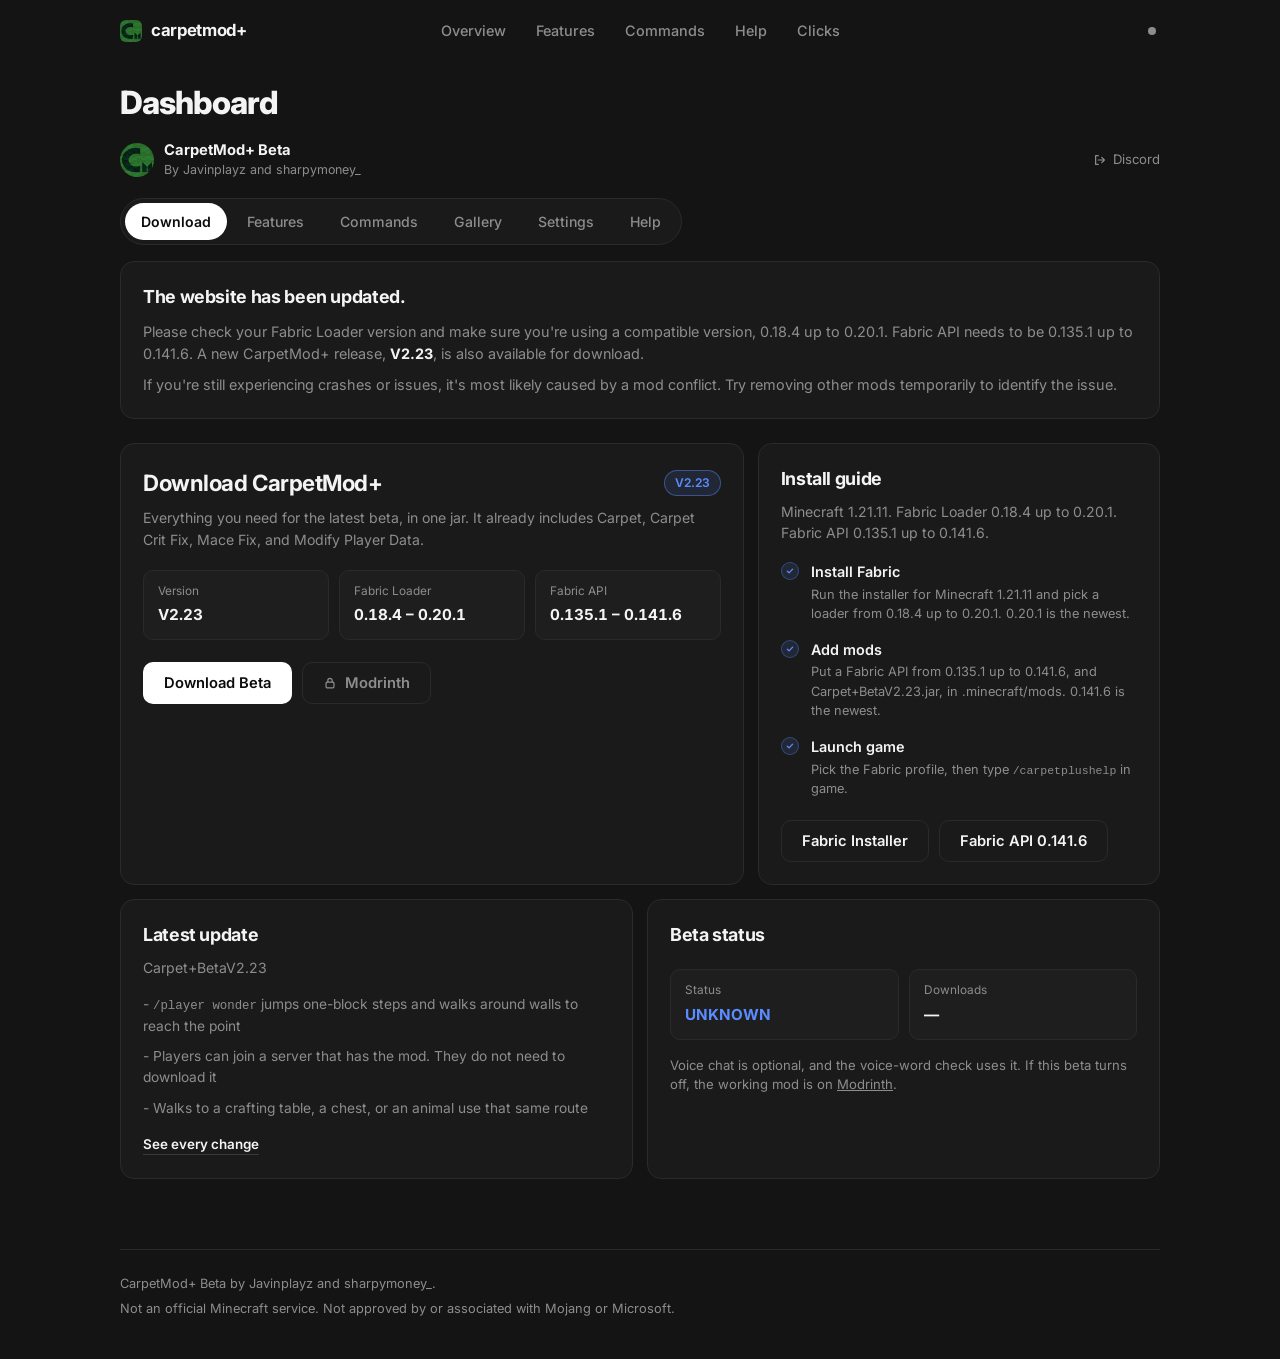
==== commit 35299bc7: "Publish Carpet+BetaV2.23. Co-authored-by: Cursor <cursoragent@cursor.com>" ====
--- a/index.html
+++ b/index.html
@@ -69,7 +69,7 @@
 
 		<article class="card notice">
 			<h2>The website has been updated.</h2>
-			<p>Please check your Fabric Loader version and make sure you're using a compatible version, 0.18.4 up to 0.20.1. Fabric API needs to be 0.135.1 up to 0.141.6. A new CarpetMod+ release, <strong>V2.20</strong>, is also available for download.</p>
+			<p>Please check your Fabric Loader version and make sure you're using a compatible version, 0.18.4 up to 0.20.1. Fabric API needs to be 0.135.1 up to 0.141.6. A new CarpetMod+ release, <strong>V2.23</strong>, is also available for download.</p>
 			<p>If you're still experiencing crashes or issues, it's most likely caused by a mod conflict. Try removing other mods temporarily to identify the issue.</p>
 		</article>
 
@@ -78,13 +78,13 @@
 				<article class="card">
 					<div class="card-head">
 						<h2>Download CarpetMod+</h2>
-						<span class="badge">V2.20</span>
+						<span class="badge">V2.23</span>
 					</div>
 					<p class="card-sub">Everything you need for the latest beta, in one jar. It already includes Carpet, Carpet Crit Fix, Mace Fix, and Modify Player Data.</p>
 					<div class="tiles">
 						<div class="tile">
 							<p class="tile-label">Version</p>
-							<p class="tile-value">V2.20</p>
+							<p class="tile-value">V2.23</p>
 						</div>
 						<div class="tile">
 							<p class="tile-label">Fabric Loader</p>
@@ -96,7 +96,7 @@
 						</div>
 					</div>
 					<div class="actions">
-						<a class="btn btn-solid" href="downloads/Carpet%2BBetaV2.20.jar" download="Carpet+BetaV2.20.jar">Download Beta</a>
+						<a class="btn btn-solid" href="downloads/Carpet%2BBetaV2.23.jar" download="Carpet+BetaV2.23.jar">Download Beta</a>
 						<span class="btn btn-ghost btn-locked" aria-disabled="true" title="Not released yet">
 							<svg viewBox="0 0 16 16" aria-hidden="true"><rect x="3.5" y="7" width="9" height="6.5" rx="1.2" fill="none" stroke="currentColor" stroke-width="1.4"/><path d="M5.5 7V5.2a2.5 2.5 0 0 1 5 0V7" fill="none" stroke="currentColor" stroke-width="1.4" stroke-linecap="round"/></svg>
 							Modrinth
@@ -119,7 +119,7 @@
 							<span class="check" aria-hidden="true"></span>
 							<div>
 								<p class="step-title">Add mods</p>
-								<p class="step-sub">Put a Fabric API from 0.135.1 up to 0.141.6, and Carpet+BetaV2.20.jar, in .minecraft/mods. 0.141.6 is the newest.</p>
+								<p class="step-sub">Put a Fabric API from 0.135.1 up to 0.141.6, and Carpet+BetaV2.23.jar, in .minecraft/mods. 0.141.6 is the newest.</p>
 							</div>
 						</li>
 						<li>
@@ -140,11 +140,11 @@
 			<div class="grid grid-even">
 				<article class="card">
 					<h2>Latest update</h2>
-					<p class="card-sub">Carpet+BetaV2.20</p>
+					<p class="card-sub">Carpet+BetaV2.23</p>
 					<ul class="dashes">
-						<li>Survival mining takes the normal time for the tool in hand, and the block shows cracks</li>
-						<li>The game loads on Lunar, Fast Client, and other clients</li>
-						<li>Bots stay after they join. Only <code>/kick</code> makes one leave</li>
+						<li><code>/player wonder</code> jumps one-block steps and walks around walls to reach the point</li>
+						<li>Players can join a server that has the mod. They do not need to download it</li>
+						<li>Walks to a crafting table, a chest, or an animal use that same route</li>
 					</ul>
 					<a class="text-link" href="#features">See every change</a>
 				</article>
@@ -214,6 +214,8 @@
 				<h2>Every change</h2>
 				<p class="card-sub">Newest first.</p>
 				<ul class="dashes more">
+					<li><code>/player wonder</code> pathfinds. Bots jump one-block steps and go around walls, including on the way to a crafting table, chest, or animal</li>
+					<li>A server with CarpetMod+ no longer asks players to install it. Joining uses vanilla menus and command arguments</li>
 					<li><code>/player name mine</code> breaks at survival speed. The tool, Efficiency, and Haste decide how long it takes, and the block shows cracks</li>
 					<li>Bots walk a real route even on short trips. They go around walls, stay off fire, magma, cactus, and berry bushes, drop into water, and climb ladders</li>
 					<li>The game loads when another mod changes the hand display, including Lunar and Fast Client</li>
@@ -419,6 +421,6 @@
 		<p>CarpetMod+ Beta by Javinplayz and sharpymoney_.</p>
 		<p class="fine">Not an official Minecraft service. Not approved by or associated with Mojang or Microsoft.</p>
 	</footer>
-	<script src="js/site.js?v=7"></script>
+	<script src="js/site.js?v=8"></script>
 </body>
 </html>
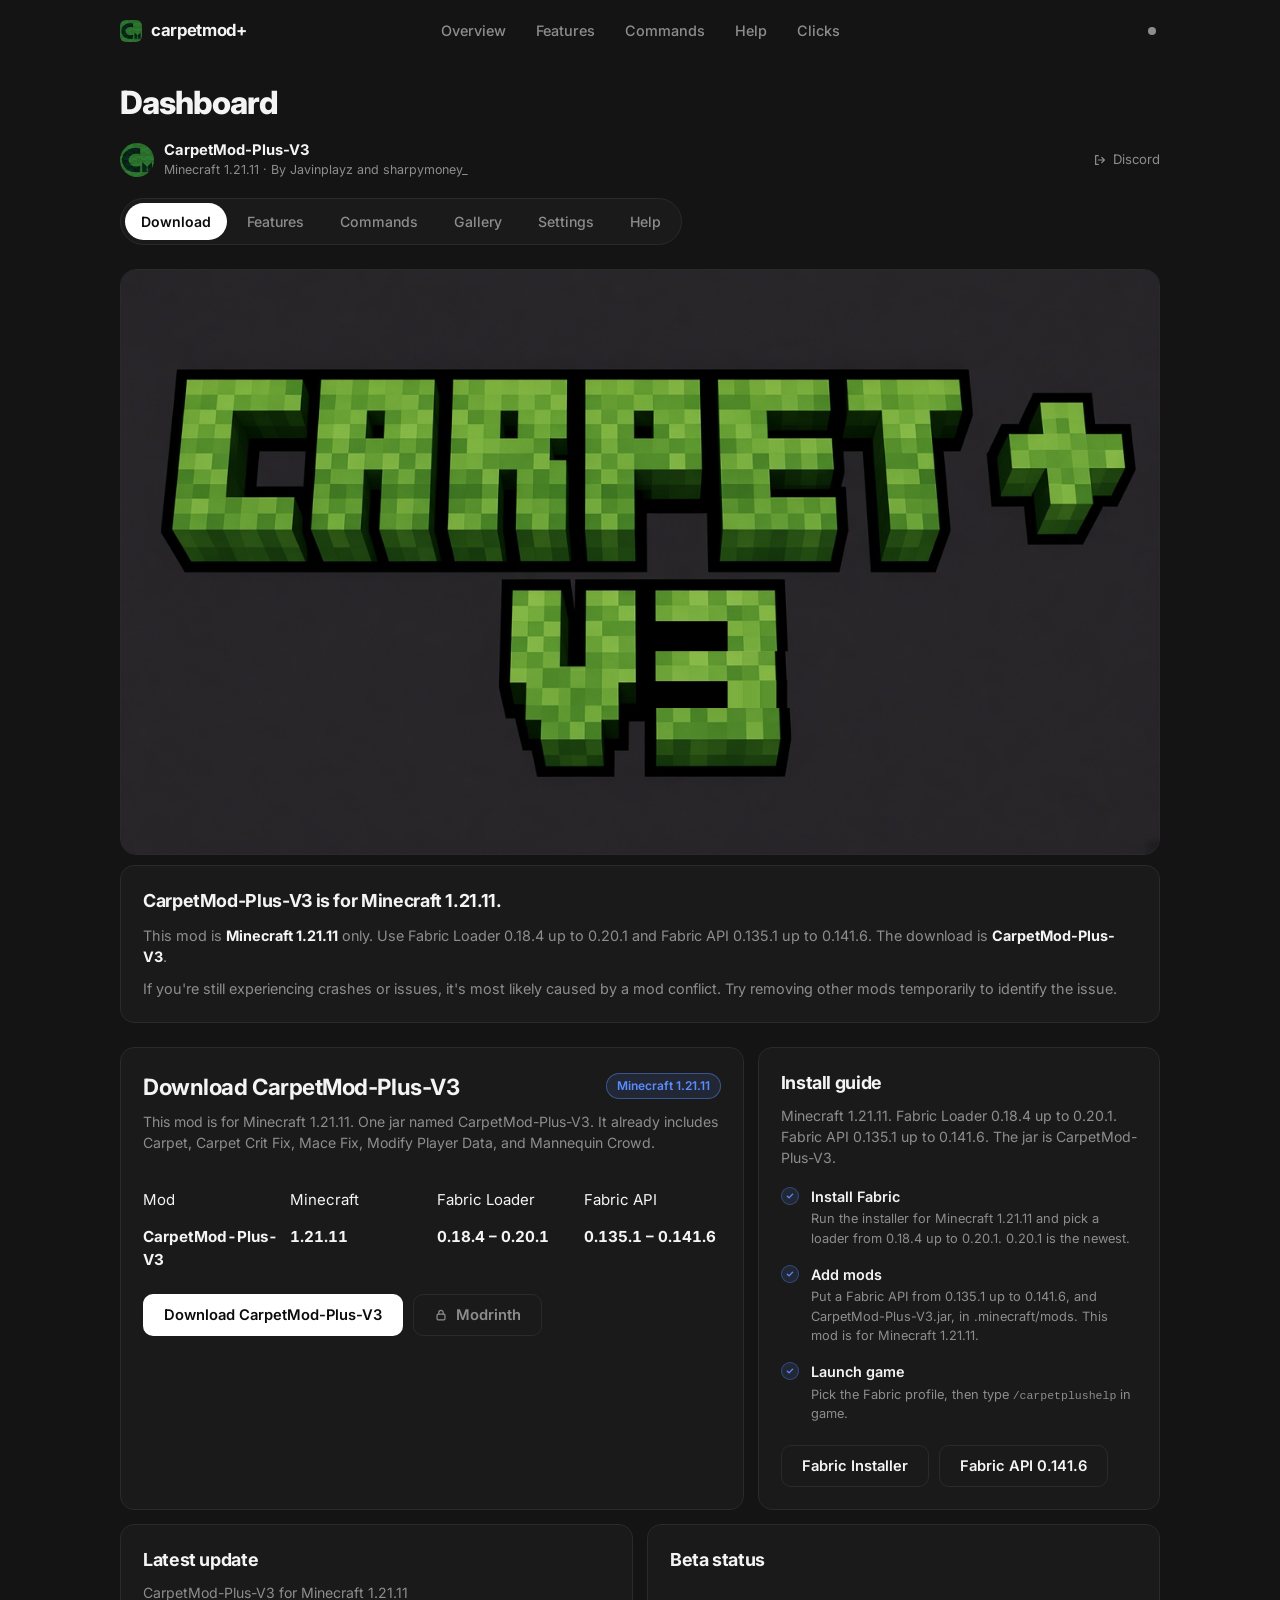
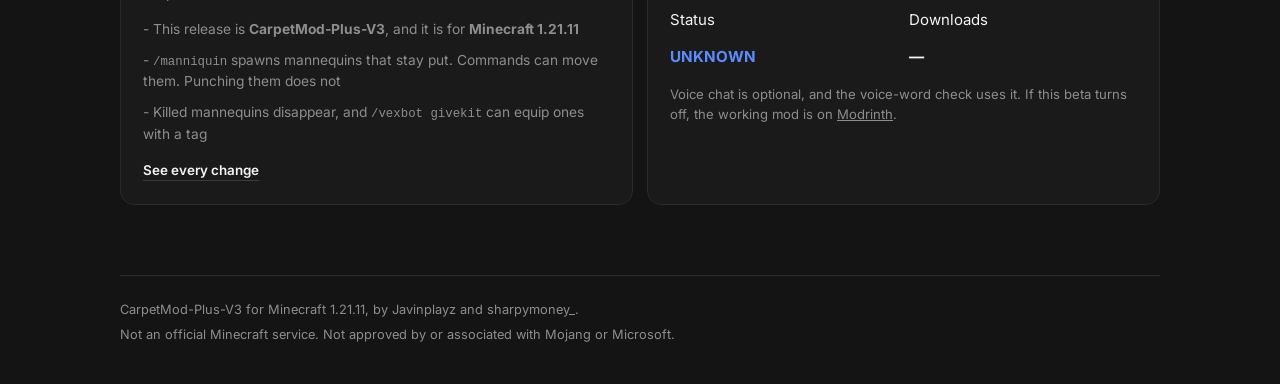
==== commit 2d730ffc: "Publish CarpetMod-Plus-V3 for Minecraft 1.21.11. Co-authored-by: Cursor <cursoragent@cursor.com>" ====
--- a/index.html
+++ b/index.html
@@ -3,16 +3,16 @@
 <head>
 	<meta charset="utf-8">
 	<meta name="viewport" content="width=device-width, initial-scale=1">
-	<title>CarpetMod+ Beta — fake players for Minecraft</title>
-	<meta name="description" content="CarpetMod+ Beta is a Fabric mod for Minecraft 1.21.11. Bots that mine, build up, craft, smelt, enchant, and find their way around.">
-	<meta property="og:title" content="CarpetMod+ Beta">
-	<meta property="og:description" content="Bots that mine, build, craft, and walk around. For Minecraft 1.21.11.">
+	<title>CarpetMod-Plus-V3 — Minecraft 1.21.11</title>
+	<meta name="description" content="CarpetMod-Plus-V3 is a Fabric mod for Minecraft 1.21.11. Bots that mine, build, craft, and mannequins you can spawn, kit, and command.">
+	<meta property="og:title" content="CarpetMod-Plus-V3">
+	<meta property="og:description" content="CarpetMod-Plus-V3 for Minecraft 1.21.11.">
 	<meta property="og:type" content="website">
 	<link rel="icon" href="images/logo.png" type="image/png">
 	<link rel="preconnect" href="https://fonts.googleapis.com">
 	<link rel="preconnect" href="https://fonts.gstatic.com" crossorigin>
 	<link href="https://fonts.googleapis.com/css2?family=Inter:wght@400;500;600;700;800&display=swap" rel="stylesheet">
-	<link rel="stylesheet" href="css/site.css?v=10">
+	<link rel="stylesheet" href="css/site.css?v=11">
 	<script>
 		try {
 			var theme = localStorage.getItem("carpetplus-theme");
@@ -48,8 +48,8 @@
 			<div class="who-left">
 				<img class="avatar" src="images/logo.png" alt="" width="34" height="34">
 				<div>
-					<p class="who-name">CarpetMod+ Beta</p>
-					<p class="who-sub">By Javinplayz and sharpymoney_</p>
+					<p class="who-name">CarpetMod-Plus-V3</p>
+					<p class="who-sub">Minecraft 1.21.11 · By Javinplayz and sharpymoney_</p>
 				</div>
 			</div>
 			<a class="who-link" href="https://discord.gg/jFDACu7ZBE">
@@ -67,9 +67,11 @@
 			<button type="button" role="tab" id="tab-help" aria-controls="panel-help" data-tab="help">Help</button>
 		</div>
 
+		<img class="release-banner" src="images/Carpet-Plus-V2-banner.png?v=3" alt="CarpetMod-Plus-V3">
+
 		<article class="card notice">
-			<h2>The website has been updated.</h2>
-			<p>Please check your Fabric Loader version and make sure you're using a compatible version, 0.18.4 up to 0.20.1. Fabric API needs to be 0.135.1 up to 0.141.6. A new CarpetMod+ release, <strong>V2.23</strong>, is also available for download.</p>
+			<h2>CarpetMod-Plus-V3 is for Minecraft 1.21.11.</h2>
+			<p>This mod is <strong>Minecraft 1.21.11</strong> only. Use Fabric Loader 0.18.4 up to 0.20.1 and Fabric API 0.135.1 up to 0.141.6. The download is <strong>CarpetMod-Plus-V3</strong>.</p>
 			<p>If you're still experiencing crashes or issues, it's most likely caused by a mod conflict. Try removing other mods temporarily to identify the issue.</p>
 		</article>
 
@@ -77,14 +79,18 @@
 			<div class="grid grid-main">
 				<article class="card">
 					<div class="card-head">
-						<h2>Download CarpetMod+</h2>
-						<span class="badge">V2.23</span>
+						<h2>Download CarpetMod-Plus-V3</h2>
+						<span class="badge">Minecraft 1.21.11</span>
 					</div>
-					<p class="card-sub">Everything you need for the latest beta, in one jar. It already includes Carpet, Carpet Crit Fix, Mace Fix, and Modify Player Data.</p>
-					<div class="tiles">
-						<div class="tile">
-							<p class="tile-label">Version</p>
-							<p class="tile-value">V2.23</p>
+					<p class="card-sub">This mod is for Minecraft 1.21.11. One jar named CarpetMod-Plus-V3. It already includes Carpet, Carpet Crit Fix, Mace Fix, Modify Player Data, and Mannequin Crowd.</p>
+					<div class="tiles tiles-four">
+						<div class="tile">
+							<p class="tile-label">Mod</p>
+							<p class="tile-value">CarpetMod-Plus-V3</p>
+						</div>
+						<div class="tile">
+							<p class="tile-label">Minecraft</p>
+							<p class="tile-value">1.21.11</p>
 						</div>
 						<div class="tile">
 							<p class="tile-label">Fabric Loader</p>
@@ -96,7 +102,7 @@
 						</div>
 					</div>
 					<div class="actions">
-						<a class="btn btn-solid" href="downloads/Carpet%2BBetaV2.23.jar" download="Carpet+BetaV2.23.jar">Download Beta</a>
+						<a class="btn btn-solid" href="downloads/CarpetMod-Plus-V3.jar" download="CarpetMod-Plus-V3.jar">Download CarpetMod-Plus-V3</a>
 						<span class="btn btn-ghost btn-locked" aria-disabled="true" title="Not released yet">
 							<svg viewBox="0 0 16 16" aria-hidden="true"><rect x="3.5" y="7" width="9" height="6.5" rx="1.2" fill="none" stroke="currentColor" stroke-width="1.4"/><path d="M5.5 7V5.2a2.5 2.5 0 0 1 5 0V7" fill="none" stroke="currentColor" stroke-width="1.4" stroke-linecap="round"/></svg>
 							Modrinth
@@ -106,7 +112,7 @@
 
 				<article class="card">
 					<h2>Install guide</h2>
-					<p class="card-sub">Minecraft 1.21.11. Fabric Loader 0.18.4 up to 0.20.1. Fabric API 0.135.1 up to 0.141.6.</p>
+					<p class="card-sub">Minecraft 1.21.11. Fabric Loader 0.18.4 up to 0.20.1. Fabric API 0.135.1 up to 0.141.6. The jar is CarpetMod-Plus-V3.</p>
 					<ol class="steps">
 						<li>
 							<span class="check" aria-hidden="true"></span>
@@ -119,7 +125,7 @@
 							<span class="check" aria-hidden="true"></span>
 							<div>
 								<p class="step-title">Add mods</p>
-								<p class="step-sub">Put a Fabric API from 0.135.1 up to 0.141.6, and Carpet+BetaV2.23.jar, in .minecraft/mods. 0.141.6 is the newest.</p>
+								<p class="step-sub">Put a Fabric API from 0.135.1 up to 0.141.6, and CarpetMod-Plus-V3.jar, in .minecraft/mods. This mod is for Minecraft 1.21.11.</p>
 							</div>
 						</li>
 						<li>
@@ -140,11 +146,11 @@
 			<div class="grid grid-even">
 				<article class="card">
 					<h2>Latest update</h2>
-					<p class="card-sub">Carpet+BetaV2.23</p>
+					<p class="card-sub">CarpetMod-Plus-V3 for Minecraft 1.21.11</p>
 					<ul class="dashes">
-						<li><code>/player wonder</code> jumps one-block steps and walks around walls to reach the point</li>
-						<li>Players can join a server that has the mod. They do not need to download it</li>
-						<li>Walks to a crafting table, a chest, or an animal use that same route</li>
+						<li>This release is <strong>CarpetMod-Plus-V3</strong>, and it is for <strong>Minecraft 1.21.11</strong></li>
+						<li><code>/manniquin</code> spawns mannequins that stay put. Commands can move them. Punching them does not</li>
+						<li>Killed mannequins disappear, and <code>/vexbot givekit</code> can equip ones with a tag</li>
 					</ul>
 					<a class="text-link" href="#features">See every change</a>
 				</article>
@@ -214,7 +220,7 @@
 				<h2>Every change</h2>
 				<p class="card-sub">Newest first.</p>
 				<ul class="dashes more">
-					<li><code>/player wonder</code> pathfinds. Bots jump one-block steps and go around walls, including on the way to a crafting table, chest, or animal</li>
+					<li><strong>CarpetMod-Plus-V3</strong> is for <strong>Minecraft 1.21.11</strong>. The download is CarpetMod-Plus-V3.jar</li>
 					<li>A server with CarpetMod+ no longer asks players to install it. Joining uses vanilla menus and command arguments</li>
 					<li><code>/player name mine</code> breaks at survival speed. The tool, Efficiency, and Haste decide how long it takes, and the block shows cracks</li>
 					<li>Bots walk a real route even on short trips. They go around walls, stay off fire, magma, cactus, and berry bushes, drop into water, and climb ladders</li>
@@ -418,9 +424,9 @@
 	</dialog>
 
 	<footer class="foot">
-		<p>CarpetMod+ Beta by Javinplayz and sharpymoney_.</p>
+		<p>CarpetMod-Plus-V3 for Minecraft 1.21.11, by Javinplayz and sharpymoney_.</p>
 		<p class="fine">Not an official Minecraft service. Not approved by or associated with Mojang or Microsoft.</p>
 	</footer>
-	<script src="js/site.js?v=8"></script>
+	<script src="js/site.js?v=9"></script>
 </body>
 </html>
--- a/css/site.css
+++ b/css/site.css
@@ -183,6 +183,16 @@
 	padding: 18px 0 56px;
 }
 
+.release-banner {
+	display: block;
+	width: 100%;
+	height: auto;
+	margin: 0 0 18px;
+	border-radius: 16px;
+	border: 1px solid var(--line);
+	background: #2b2b2b;
+}
+
 .dash-title {
 	margin: 0 0 12px;
 	font-size: 2rem;
@@ -397,8 +407,7 @@
 }
 
 .tiles-two { grid-template-columns: 1fr 1fr; }
-
-.tile {
+.tiles-four { grid-template-columns: repeat(4, 1fr); }
 	padding: 12px 14px;
 	border: 1px solid var(--line);
 	border-radius: 10px;
@@ -719,6 +728,7 @@
 
 @media (max-width: 860px) {
 	.grid-main, .grid-even, .grid-three { grid-template-columns: 1fr; }
+	.tiles-four { grid-template-columns: 1fr 1fr; }
 	.card-wide { grid-column: auto; }
 	.theme-grid { grid-template-columns: repeat(3, 1fr); }
 	.more { columns: 1; }
@@ -727,7 +737,7 @@
 @media (max-width: 600px) {
 	.topbar { grid-template-columns: 1fr auto; gap: 12px; }
 	.toplinks { grid-column: 1 / -1; grid-row: 2; gap: 20px; overflow-x: auto; }
-	.tiles { grid-template-columns: 1fr; }
+	.tiles, .tiles-four { grid-template-columns: 1fr; }
 	.tiles-two { grid-template-columns: 1fr 1fr; }
 	.theme-grid { grid-template-columns: 1fr 1fr; }
 	.tabs { display: flex; }
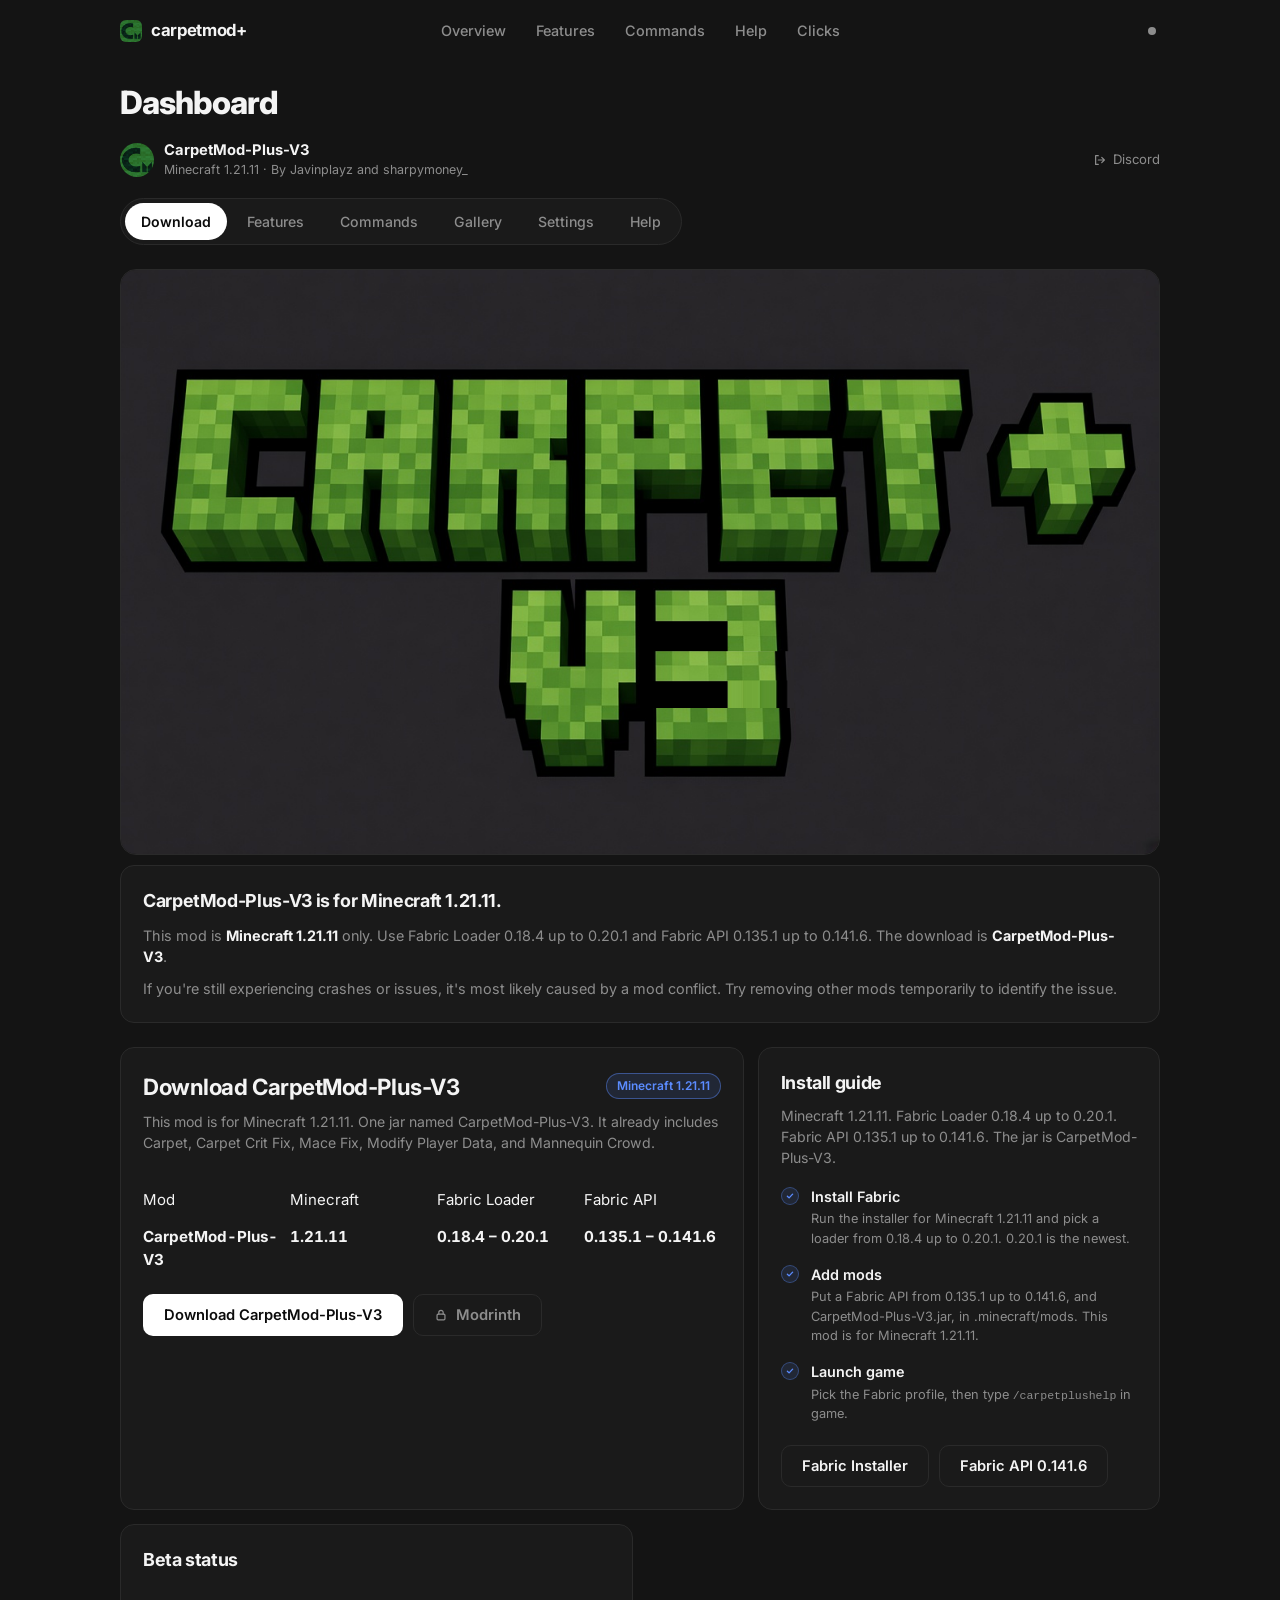
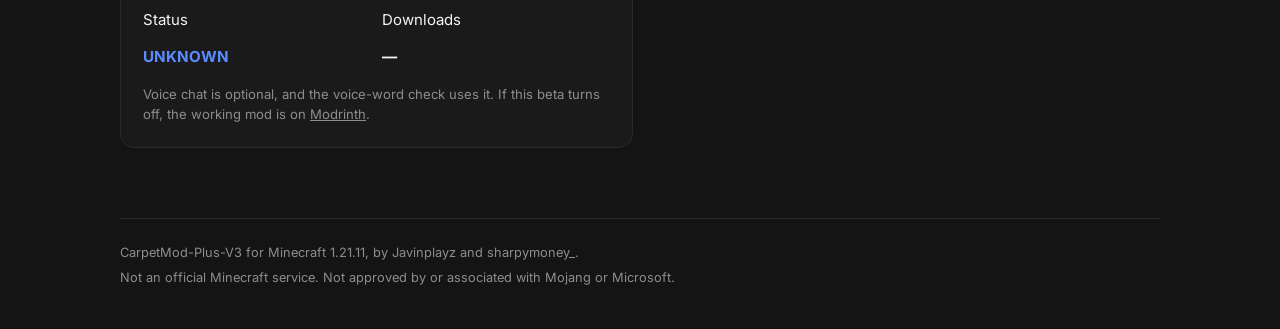
==== commit eff0f628: "Remove the website changelog. Co-authored-by: Cursor <cursoragent@cursor.com>" ====
--- a/index.html
+++ b/index.html
@@ -145,17 +145,6 @@
 
 			<div class="grid grid-even">
 				<article class="card">
-					<h2>Latest update</h2>
-					<p class="card-sub">CarpetMod-Plus-V3 for Minecraft 1.21.11</p>
-					<ul class="dashes">
-						<li>This release is <strong>CarpetMod-Plus-V3</strong>, and it is for <strong>Minecraft 1.21.11</strong></li>
-						<li><code>/manniquin</code> spawns mannequins that stay put. Commands can move them. Punching them does not</li>
-						<li>Killed mannequins disappear, and <code>/vexbot givekit</code> can equip ones with a tag</li>
-					</ul>
-					<a class="text-link" href="#features">See every change</a>
-				</article>
-
-				<article class="card">
 					<h2>Beta status</h2>
 					<div class="tiles tiles-two">
 						<div class="tile">
@@ -215,69 +204,6 @@
 					<p class="card-sub">With StunShield on, disabling someone's shield pops them up about a block. Team protection keeps teammates from hurting each other. PathFind and StunShield both stay saved on that world.</p>
 				</article>
 			</div>
-
-			<article class="card">
-				<h2>Every change</h2>
-				<p class="card-sub">Newest first.</p>
-				<ul class="dashes more">
-					<li><strong>CarpetMod-Plus-V3</strong> is for <strong>Minecraft 1.21.11</strong>. The download is CarpetMod-Plus-V3.jar</li>
-					<li>A server with CarpetMod+ no longer asks players to install it. Joining uses vanilla menus and command arguments</li>
-					<li><code>/player name mine</code> breaks at survival speed. The tool, Efficiency, and Haste decide how long it takes, and the block shows cracks</li>
-					<li>Bots walk a real route even on short trips. They go around walls, stay off fire, magma, cactus, and berry bushes, drop into water, and climb ladders</li>
-					<li>The game loads when another mod changes the hand display, including Lunar and Fast Client</li>
-					<li>A bot no longer leaves right after joining. Timeouts and other disconnects are ignored. <code>/kick</code> still removes them</li>
-					<li><code>/player name move forward</code> and <code>backward</code> never break or place blocks, even when stuck. Only <code>walk</code> mines and builds</li>
-					<li>Moving no longer puts a bot in a nearby boat</li>
-					<li><code>spear use 3</code> counts the bot's speed, so spear hits while falling or flying with an elytra do damage</li>
-					<li>Back-to-back <code>use once</code> commands each get their own right click, so bots can double right-click</li>
-					<li>The game starts up quickly with the mod installed, straight to the title screen</li>
-					<li><code>/player name escape</code> gets a bot out of a hole, box, cave, or cage. Add <code>to player</code> to head for someone</li>
-					<li><code>/player name jump 5</code> jumps a set number of times, and <code>jump continuous</code> keeps going</li>
-					<li><code>/player name macehit</code> swings the mace only when someone is in range. Add <code>continuous</code> to keep at it</li>
-					<li>A mace drop lands one full smash using the whole fall</li>
-					<li><code>/execute useon</code> gives a fishing rod, totem, ender pearl, wind charge, crossbow, or bow that runs a command when used</li>
-					<li><code>/team nick team random</code>, <code>reset</code>, <code>null</code>, and <code>unstable</code> change bot display names. Commands keep the real names</li>
-					<li><code>wonder</code> bots glance around smoothly, open chests, craft, eat, place blocks, and hunt animals</li>
-					<li><code>/customsound file at player</code> plays a voice chat audio file for people without voice chat</li>
-					<li><code>/carpetmodsetting building&amp;breaking false</code> keeps walking bots from mining or pillaring. Walking bots sprint-jump</li>
-					<li>Walking bots hop up one-block steps, go around walls, and back up when stuck</li>
-					<li><code>@a</code>, <code>@p</code>, and <code>@e</code> work on <code>range</code>, <code>drop</code>, <code>exit</code>, <code>mainhand</code>, <code>say</code>, <code>skin</code>, <code>walk</code>, and <code>move</code></li>
-					<li><code>/multispawn</code> takes a name pattern and a skin, and spawns bots a few at a time</li>
-					<li>Starting a bot no longer crashes when the shield check runs</li>
-					<li>Blocks a bot breaks go into their inventory, and they pick up drops at their feet</li>
-					<li>In a fight, bots stay on the ground. They pillar and bridge only when the opponent is high or in the sky</li>
-					<li>On the ground, cover, a block in the way, or a block jump is uncommon</li>
-					<li>Hitting a bot who is blocking leaves both of you in place, and the bot still flinches</li>
-					<li>Getting hit no longer freezes a bot's walk animation</li>
-					<li><code>/attribute</code> knockback resistance shows the real value, including armor</li>
-					<li>A cannon crit swaps to a Breach mace for that hit, then swaps back</li>
-					<li><code>walk ~ ~ ~</code> climbs out of 1x2 and 2x2 holes, finishes the pillar, and does not jump into holes</li>
-					<li><code>walk ~ ~ ~</code> sprints like a player, and lets go when they sneak, go blind, or their hunger drops to 6</li>
-					<li>Move forward builds up over a wall and does not pathfind around it</li>
-					<li>Building walks straight to the next block and pillars, with no path search</li>
-					<li>If the walk target is in the air, the bot waits 3 seconds, then builds up</li>
-					<li>A larger group of bots does less pathfinding work at once</li>
-					<li><code>/player name record</code> saves an mp4 of his view in your flashback videos folder</li>
-					<li>A spear stays still until <code>spear use 1</code>, which plays the use animation and does not jab</li>
-					<li>A Sharpness sword on a bot hits for a full charged swing</li>
-					<li>Hitting anyone who is blocking leaves you in place, with the block sound and flinch</li>
-					<li><code>/player name jump</code>, move, look, sneak, sprint, use, and attack work on real players</li>
-					<li>Look at a nearby block, up to 64 blocks away</li>
-					<li>Build nether portals and schematics</li>
-					<li>Watch someone with <code>/view</code> and see their hand, the item they're holding, hearts, hunger, and hotbar</li>
-					<li>Bot attacks deal the damage of the item in their hand</li>
-					<li><code>/player name wonder inf</code> keeps going in a repeating command block</li>
-					<li>Fixed the crash that stopped the mod from loading</li>
-					<li><code>walk ~ ~ ~</code> follows that player immediately, pillars up, and builds across or down when they move off the tower</li>
-					<li><code>use once</code> in a repeating always-active command block keeps shielding or eating until that block stops</li>
-					<li>Open <code>/player</code> stats and hover the armor on the stand</li>
-					<li>Run a command when someone says a phrase in voice chat</li>
-					<li>Swing once after 5 seconds, 5 minutes, or 5 hours</li>
-					<li>Write books, use spears, summon pets, and play voice lines</li>
-					<li>Choose how many chunks a player loads or can see</li>
-					<li>Scoreboards for mace hits, falling, elytra distance, and player damage</li>
-				</ul>
-			</article>
 		</section>
 
 		<section class="panel" role="tabpanel" id="panel-commands" aria-labelledby="tab-commands" data-panel="commands" hidden>
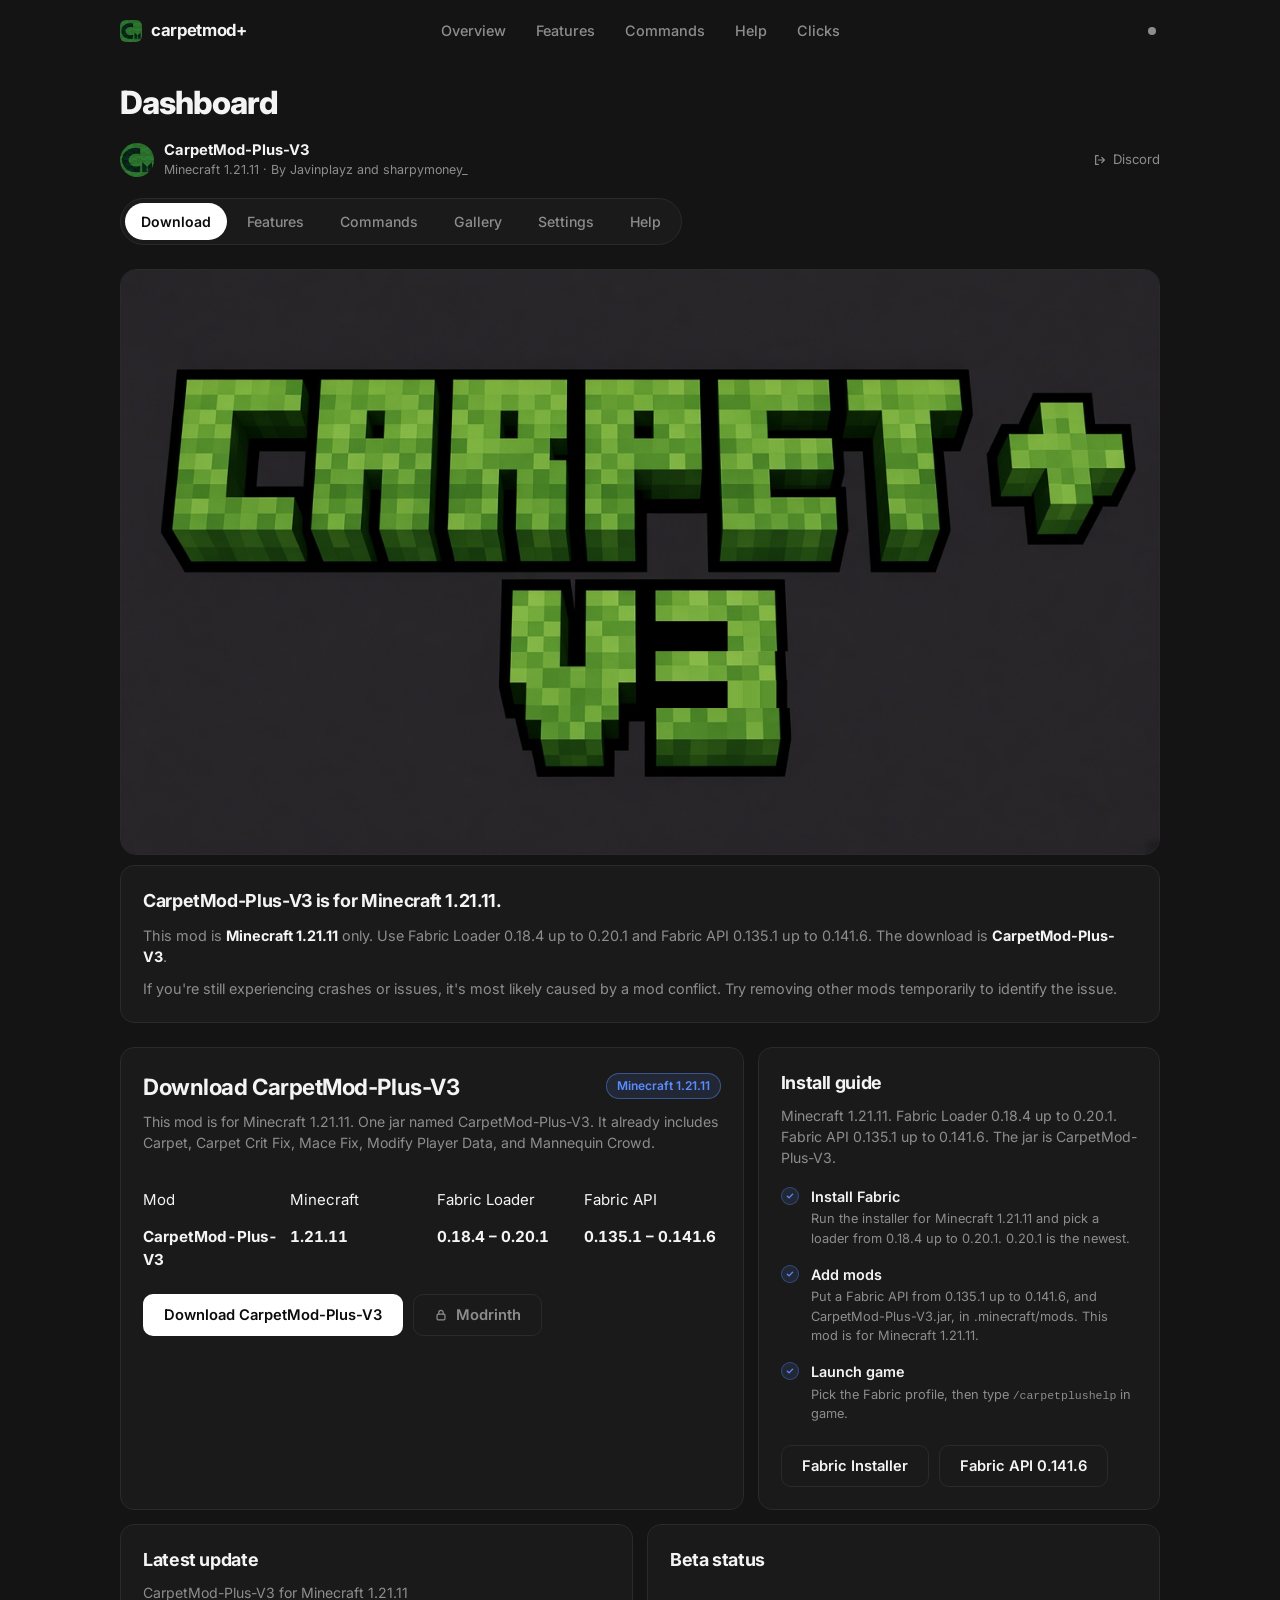
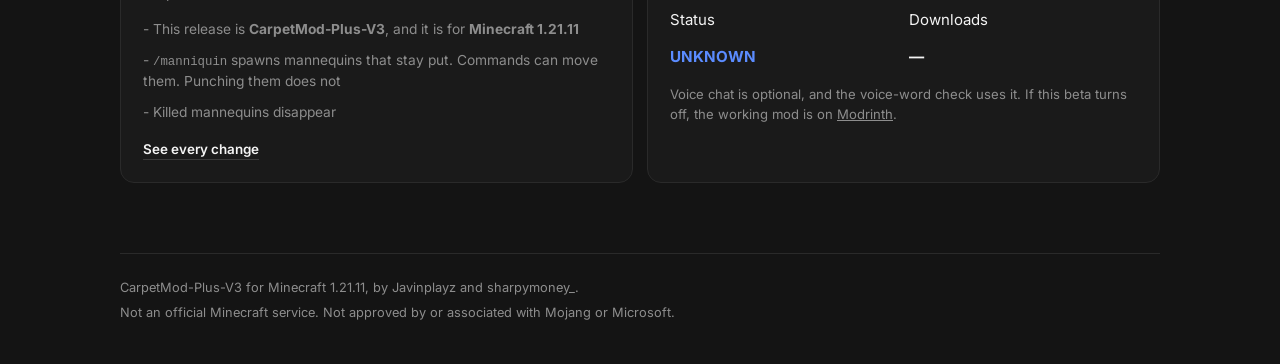
==== commit f701bd0a: "Restore the changelog and drop the VexBot line. Co-authored-by: Cursor <cursoragent@cursor.com>" ====
--- a/index.html
+++ b/index.html
@@ -145,6 +145,17 @@
 
 			<div class="grid grid-even">
 				<article class="card">
+					<h2>Latest update</h2>
+					<p class="card-sub">CarpetMod-Plus-V3 for Minecraft 1.21.11</p>
+					<ul class="dashes">
+						<li>This release is <strong>CarpetMod-Plus-V3</strong>, and it is for <strong>Minecraft 1.21.11</strong></li>
+						<li><code>/manniquin</code> spawns mannequins that stay put. Commands can move them. Punching them does not</li>
+						<li>Killed mannequins disappear</li>
+					</ul>
+					<a class="text-link" href="#features">See every change</a>
+				</article>
+
+				<article class="card">
 					<h2>Beta status</h2>
 					<div class="tiles tiles-two">
 						<div class="tile">
@@ -204,6 +215,69 @@
 					<p class="card-sub">With StunShield on, disabling someone's shield pops them up about a block. Team protection keeps teammates from hurting each other. PathFind and StunShield both stay saved on that world.</p>
 				</article>
 			</div>
+
+			<article class="card">
+				<h2>Every change</h2>
+				<p class="card-sub">Newest first.</p>
+				<ul class="dashes more">
+					<li><strong>CarpetMod-Plus-V3</strong> is for <strong>Minecraft 1.21.11</strong>. The download is CarpetMod-Plus-V3.jar</li>
+					<li>A server with CarpetMod+ no longer asks players to install it. Joining uses vanilla menus and command arguments</li>
+					<li><code>/player name mine</code> breaks at survival speed. The tool, Efficiency, and Haste decide how long it takes, and the block shows cracks</li>
+					<li>Bots walk a real route even on short trips. They go around walls, stay off fire, magma, cactus, and berry bushes, drop into water, and climb ladders</li>
+					<li>The game loads when another mod changes the hand display, including Lunar and Fast Client</li>
+					<li>A bot no longer leaves right after joining. Timeouts and other disconnects are ignored. <code>/kick</code> still removes them</li>
+					<li><code>/player name move forward</code> and <code>backward</code> never break or place blocks, even when stuck. Only <code>walk</code> mines and builds</li>
+					<li>Moving no longer puts a bot in a nearby boat</li>
+					<li><code>spear use 3</code> counts the bot's speed, so spear hits while falling or flying with an elytra do damage</li>
+					<li>Back-to-back <code>use once</code> commands each get their own right click, so bots can double right-click</li>
+					<li>The game starts up quickly with the mod installed, straight to the title screen</li>
+					<li><code>/player name escape</code> gets a bot out of a hole, box, cave, or cage. Add <code>to player</code> to head for someone</li>
+					<li><code>/player name jump 5</code> jumps a set number of times, and <code>jump continuous</code> keeps going</li>
+					<li><code>/player name macehit</code> swings the mace only when someone is in range. Add <code>continuous</code> to keep at it</li>
+					<li>A mace drop lands one full smash using the whole fall</li>
+					<li><code>/execute useon</code> gives a fishing rod, totem, ender pearl, wind charge, crossbow, or bow that runs a command when used</li>
+					<li><code>/team nick team random</code>, <code>reset</code>, <code>null</code>, and <code>unstable</code> change bot display names. Commands keep the real names</li>
+					<li><code>wonder</code> bots glance around smoothly, open chests, craft, eat, place blocks, and hunt animals</li>
+					<li><code>/customsound file at player</code> plays a voice chat audio file for people without voice chat</li>
+					<li><code>/carpetmodsetting building&amp;breaking false</code> keeps walking bots from mining or pillaring. Walking bots sprint-jump</li>
+					<li>Walking bots hop up one-block steps, go around walls, and back up when stuck</li>
+					<li><code>@a</code>, <code>@p</code>, and <code>@e</code> work on <code>range</code>, <code>drop</code>, <code>exit</code>, <code>mainhand</code>, <code>say</code>, <code>skin</code>, <code>walk</code>, and <code>move</code></li>
+					<li><code>/multispawn</code> takes a name pattern and a skin, and spawns bots a few at a time</li>
+					<li>Starting a bot no longer crashes when the shield check runs</li>
+					<li>Blocks a bot breaks go into their inventory, and they pick up drops at their feet</li>
+					<li>In a fight, bots stay on the ground. They pillar and bridge only when the opponent is high or in the sky</li>
+					<li>On the ground, cover, a block in the way, or a block jump is uncommon</li>
+					<li>Hitting a bot who is blocking leaves both of you in place, and the bot still flinches</li>
+					<li>Getting hit no longer freezes a bot's walk animation</li>
+					<li><code>/attribute</code> knockback resistance shows the real value, including armor</li>
+					<li>A cannon crit swaps to a Breach mace for that hit, then swaps back</li>
+					<li><code>walk ~ ~ ~</code> climbs out of 1x2 and 2x2 holes, finishes the pillar, and does not jump into holes</li>
+					<li><code>walk ~ ~ ~</code> sprints like a player, and lets go when they sneak, go blind, or their hunger drops to 6</li>
+					<li>Move forward builds up over a wall and does not pathfind around it</li>
+					<li>Building walks straight to the next block and pillars, with no path search</li>
+					<li>If the walk target is in the air, the bot waits 3 seconds, then builds up</li>
+					<li>A larger group of bots does less pathfinding work at once</li>
+					<li><code>/player name record</code> saves an mp4 of his view in your flashback videos folder</li>
+					<li>A spear stays still until <code>spear use 1</code>, which plays the use animation and does not jab</li>
+					<li>A Sharpness sword on a bot hits for a full charged swing</li>
+					<li>Hitting anyone who is blocking leaves you in place, with the block sound and flinch</li>
+					<li><code>/player name jump</code>, move, look, sneak, sprint, use, and attack work on real players</li>
+					<li>Look at a nearby block, up to 64 blocks away</li>
+					<li>Build nether portals and schematics</li>
+					<li>Watch someone with <code>/view</code> and see their hand, the item they're holding, hearts, hunger, and hotbar</li>
+					<li>Bot attacks deal the damage of the item in their hand</li>
+					<li><code>/player name wonder inf</code> keeps going in a repeating command block</li>
+					<li>Fixed the crash that stopped the mod from loading</li>
+					<li><code>walk ~ ~ ~</code> follows that player immediately, pillars up, and builds across or down when they move off the tower</li>
+					<li><code>use once</code> in a repeating always-active command block keeps shielding or eating until that block stops</li>
+					<li>Open <code>/player</code> stats and hover the armor on the stand</li>
+					<li>Run a command when someone says a phrase in voice chat</li>
+					<li>Swing once after 5 seconds, 5 minutes, or 5 hours</li>
+					<li>Write books, use spears, summon pets, and play voice lines</li>
+					<li>Choose how many chunks a player loads or can see</li>
+					<li>Scoreboards for mace hits, falling, elytra distance, and player damage</li>
+				</ul>
+			</article>
 		</section>
 
 		<section class="panel" role="tabpanel" id="panel-commands" aria-labelledby="tab-commands" data-panel="commands" hidden>
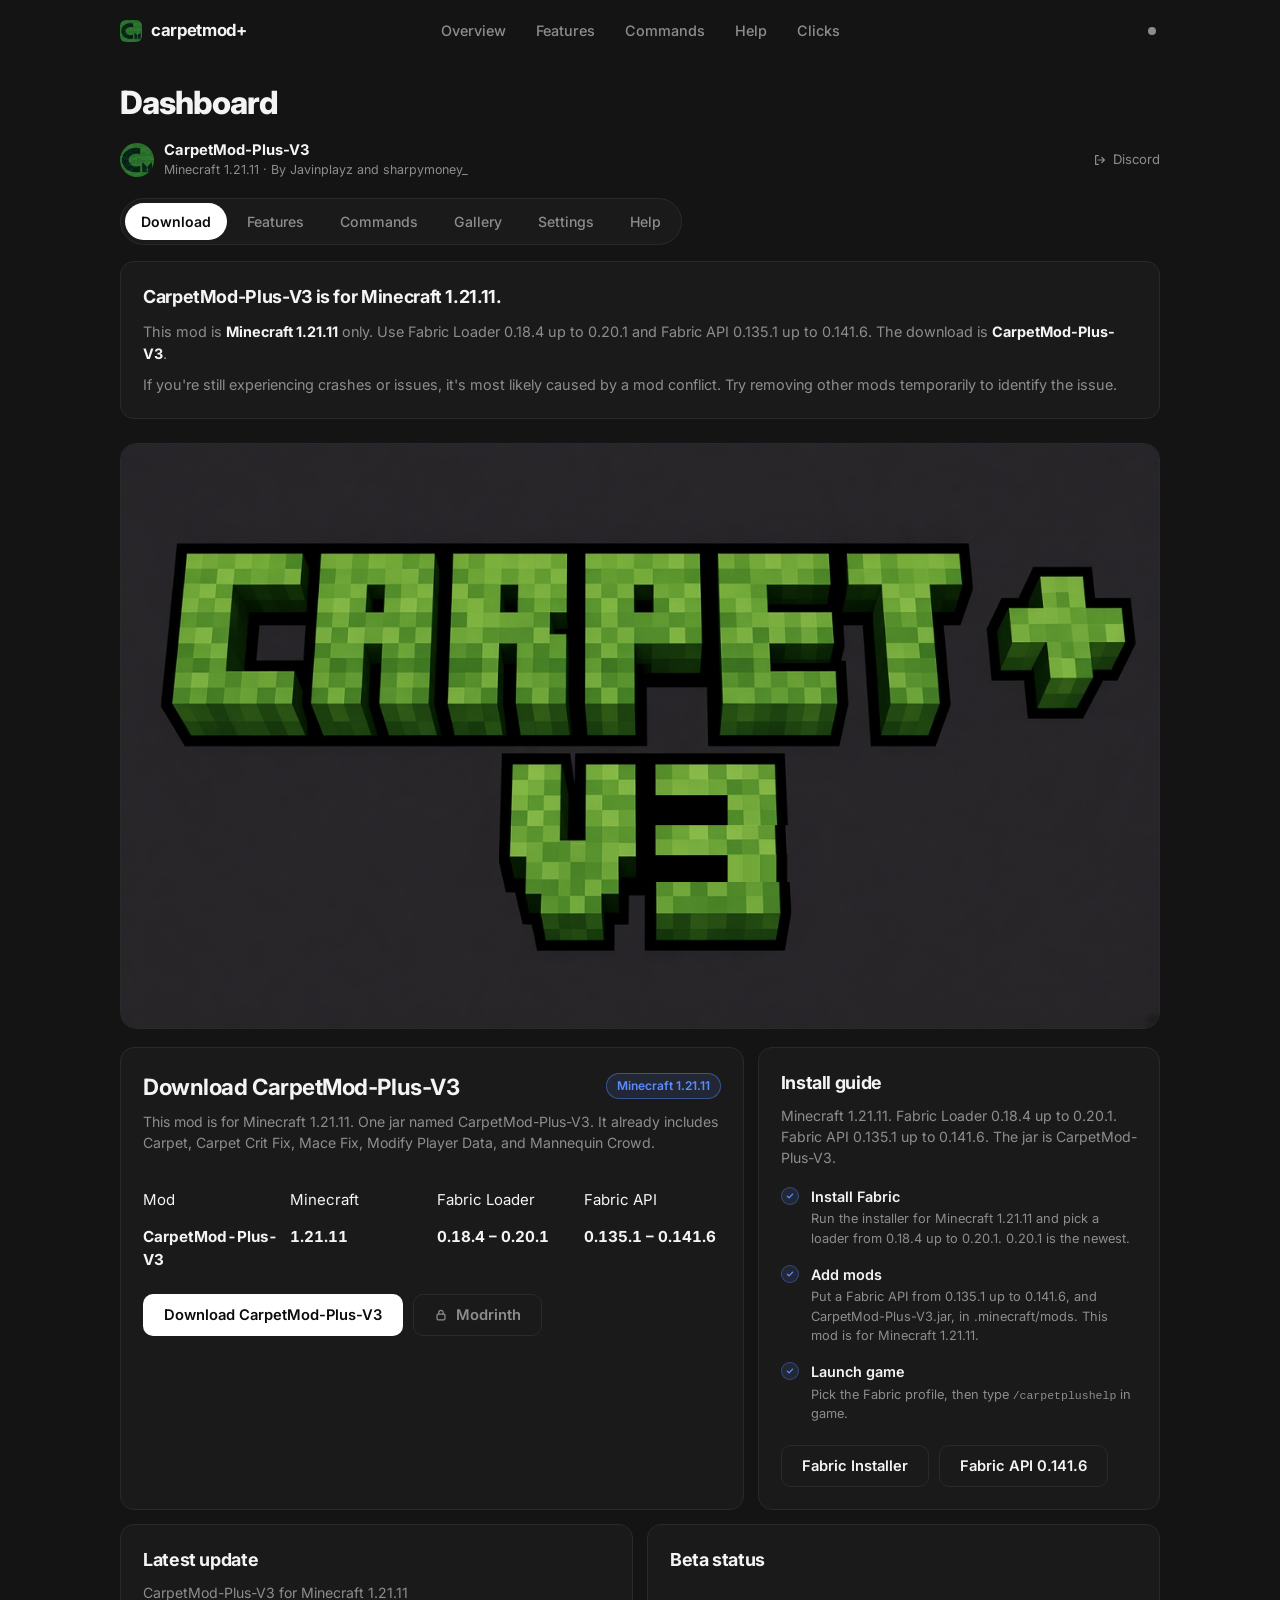
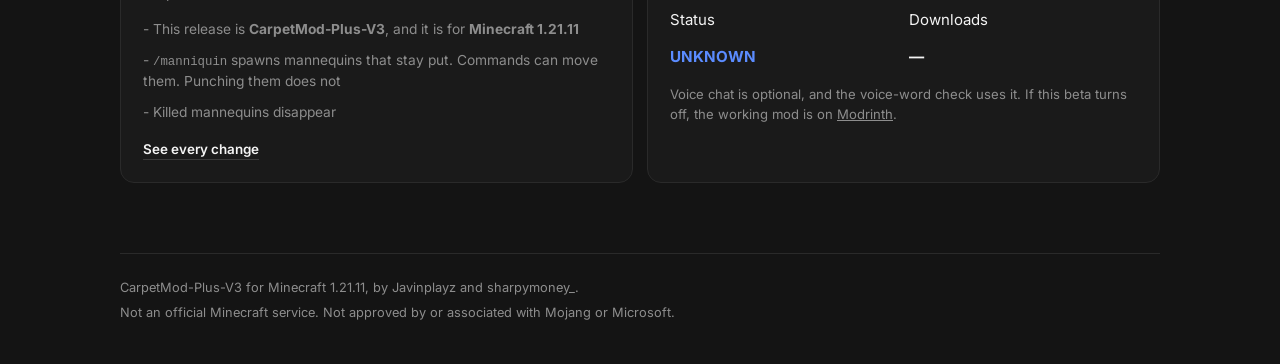
==== commit b8e78a75: "Show the banner only on the Download tab. Co-authored-by: Cursor <cursoragent@cursor.com>" ====
--- a/index.html
+++ b/index.html
@@ -67,8 +67,6 @@
 			<button type="button" role="tab" id="tab-help" aria-controls="panel-help" data-tab="help">Help</button>
 		</div>
 
-		<img class="release-banner" src="images/Carpet-Plus-V2-banner.png?v=3" alt="CarpetMod-Plus-V3">
-
 		<article class="card notice">
 			<h2>CarpetMod-Plus-V3 is for Minecraft 1.21.11.</h2>
 			<p>This mod is <strong>Minecraft 1.21.11</strong> only. Use Fabric Loader 0.18.4 up to 0.20.1 and Fabric API 0.135.1 up to 0.141.6. The download is <strong>CarpetMod-Plus-V3</strong>.</p>
@@ -76,6 +74,7 @@
 		</article>
 
 		<section class="panel" role="tabpanel" id="panel-download" aria-labelledby="tab-download" data-panel="download">
+			<img class="release-banner" src="images/Carpet-Plus-V2-banner.png?v=3" alt="CarpetMod-Plus-V3">
 			<div class="grid grid-main">
 				<article class="card">
 					<div class="card-head">
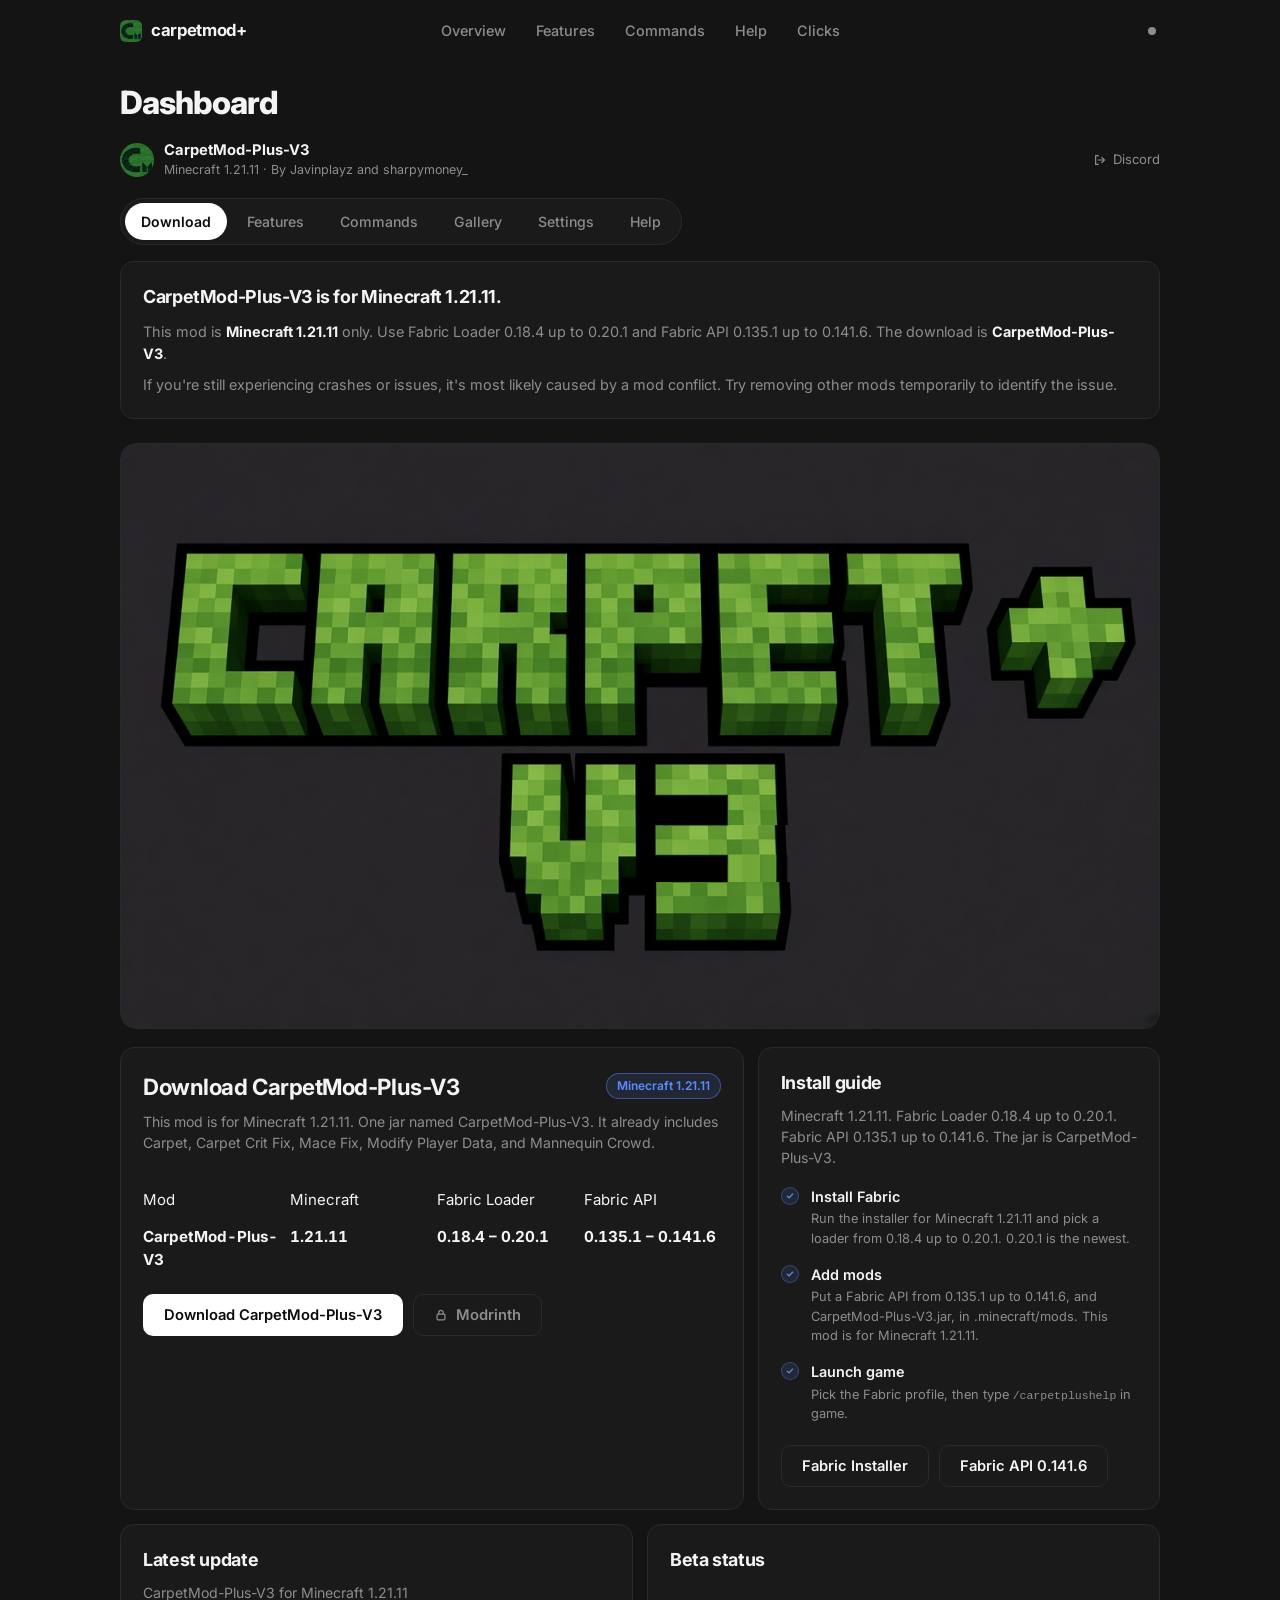
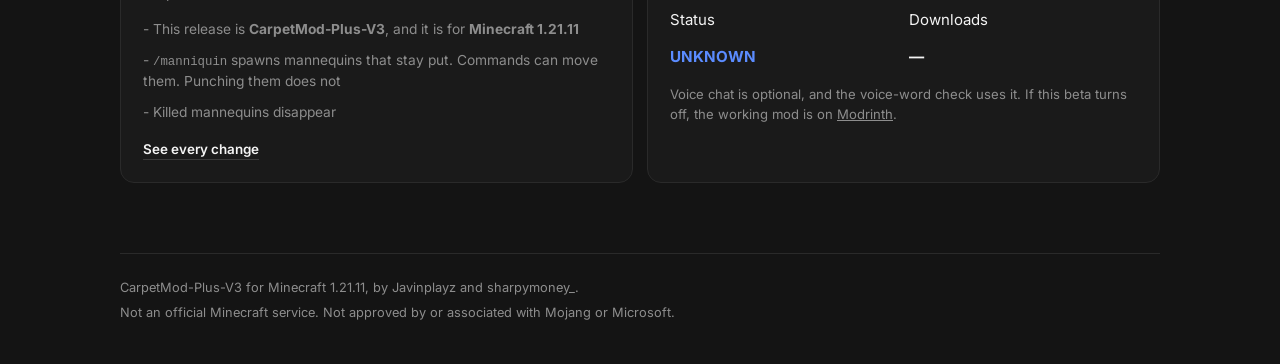
==== commit d2217754: "Keep the banner on the Download tab and restore its outline. Co-authored-by: Cursor <cursoragent@cur" ====
--- a/index.html
+++ b/index.html
@@ -74,7 +74,7 @@
 		</article>
 
 		<section class="panel" role="tabpanel" id="panel-download" aria-labelledby="tab-download" data-panel="download">
-			<img class="release-banner" src="images/Carpet-Plus-V2-banner.png?v=3" alt="CarpetMod-Plus-V3">
+			<img class="release-banner" src="images/Carpet-Plus-V2-banner.png?v=4" alt="CarpetMod-Plus-V3">
 			<div class="grid grid-main">
 				<article class="card">
 					<div class="card-head">
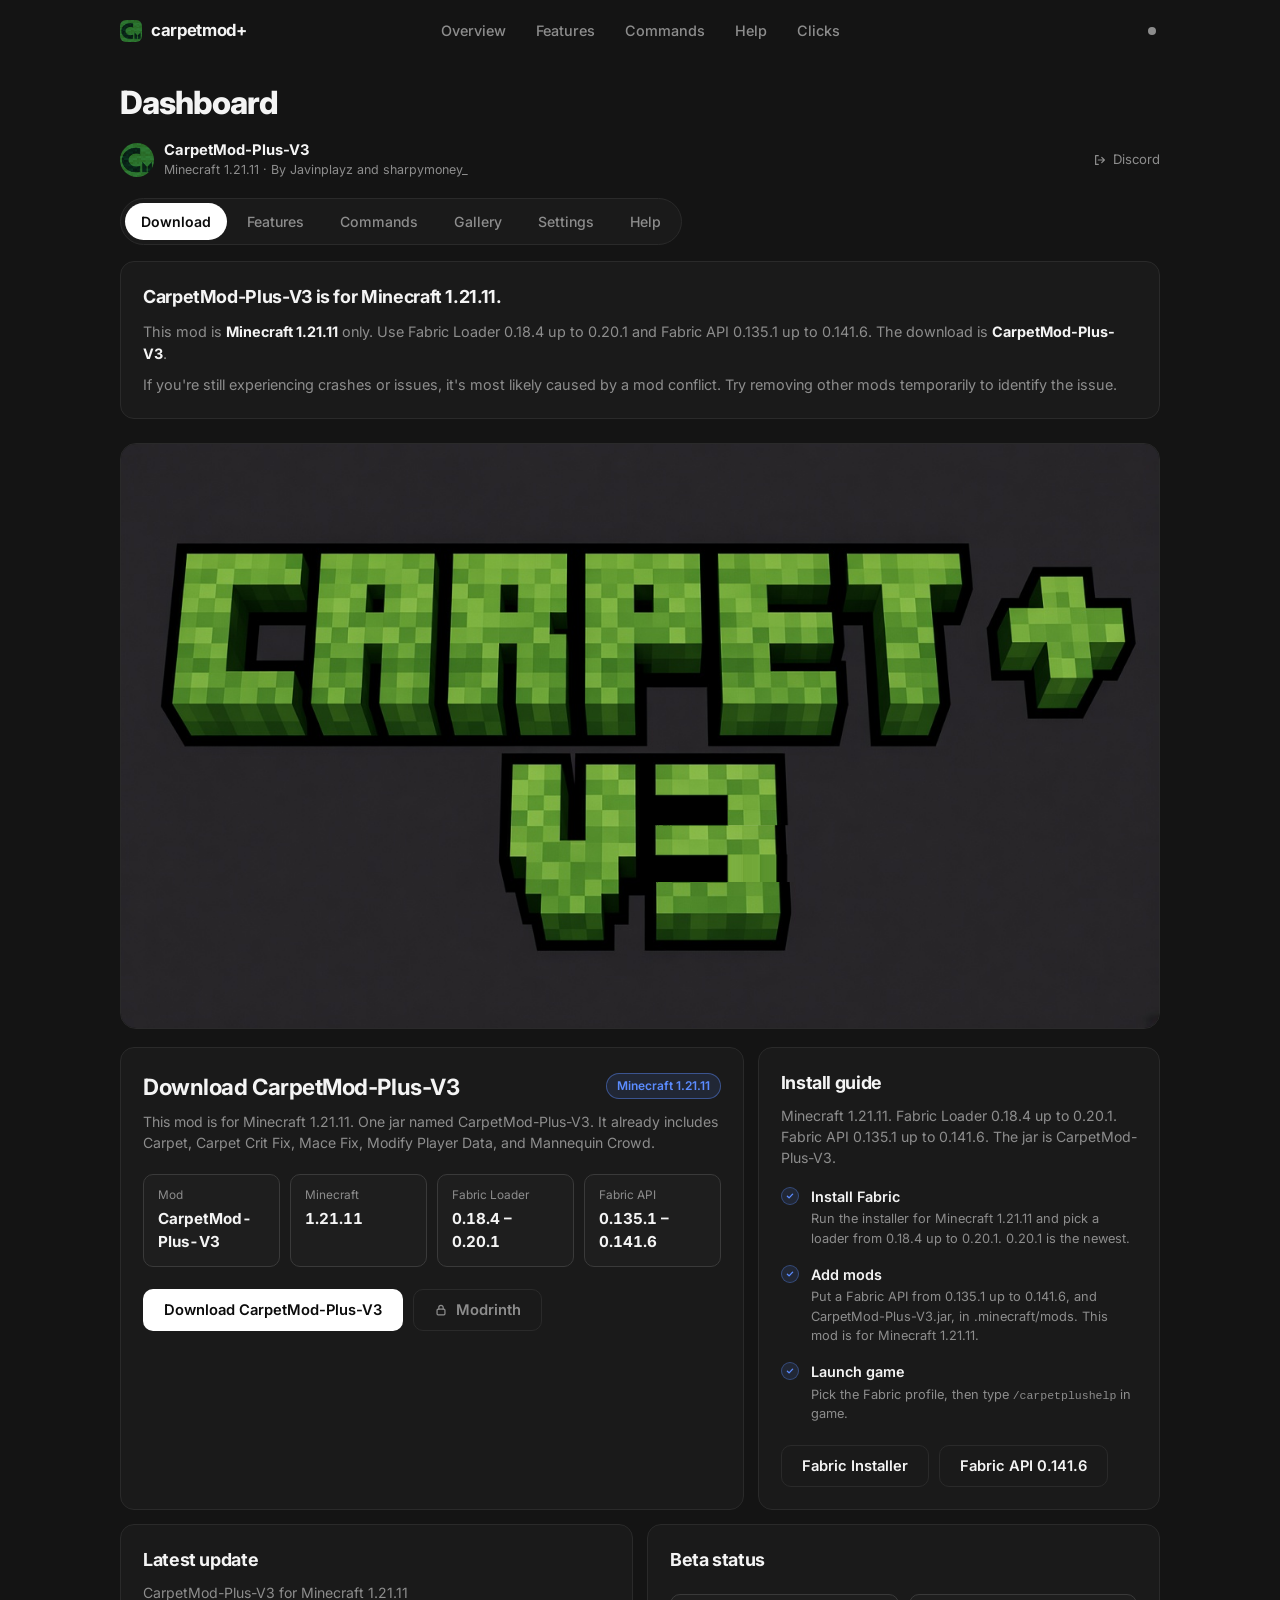
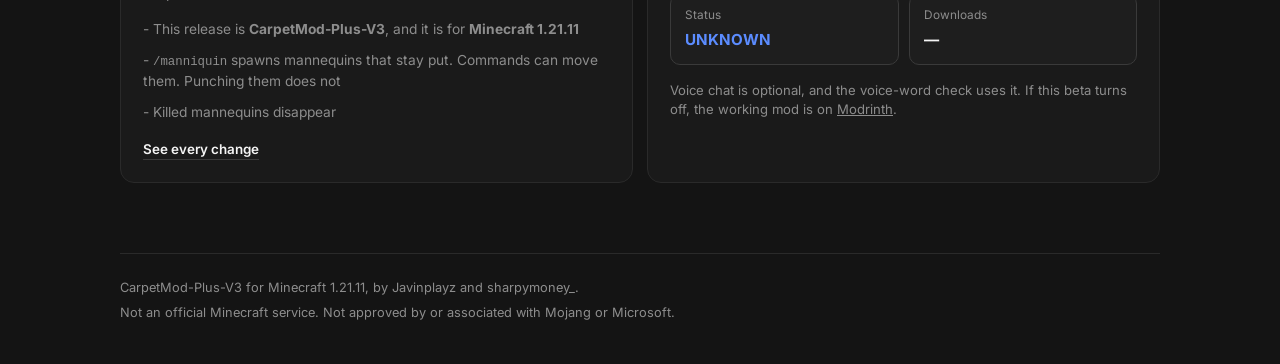
==== commit 6ea4bd62: "Restore the outline on the info boxes. Co-authored-by: Cursor <cursoragent@cursor.com>" ====
--- a/index.html
+++ b/index.html
@@ -12,7 +12,7 @@
 	<link rel="preconnect" href="https://fonts.googleapis.com">
 	<link rel="preconnect" href="https://fonts.gstatic.com" crossorigin>
 	<link href="https://fonts.googleapis.com/css2?family=Inter:wght@400;500;600;700;800&display=swap" rel="stylesheet">
-	<link rel="stylesheet" href="css/site.css?v=11">
+	<link rel="stylesheet" href="css/site.css?v=12">
 	<script>
 		try {
 			var theme = localStorage.getItem("carpetplus-theme");
--- a/css/site.css
+++ b/css/site.css
@@ -408,8 +408,10 @@
 
 .tiles-two { grid-template-columns: 1fr 1fr; }
 .tiles-four { grid-template-columns: repeat(4, 1fr); }
+
+.tile {
 	padding: 12px 14px;
-	border: 1px solid var(--line);
+	border: 1px solid var(--line-strong);
 	border-radius: 10px;
 	background: var(--tile);
 }
